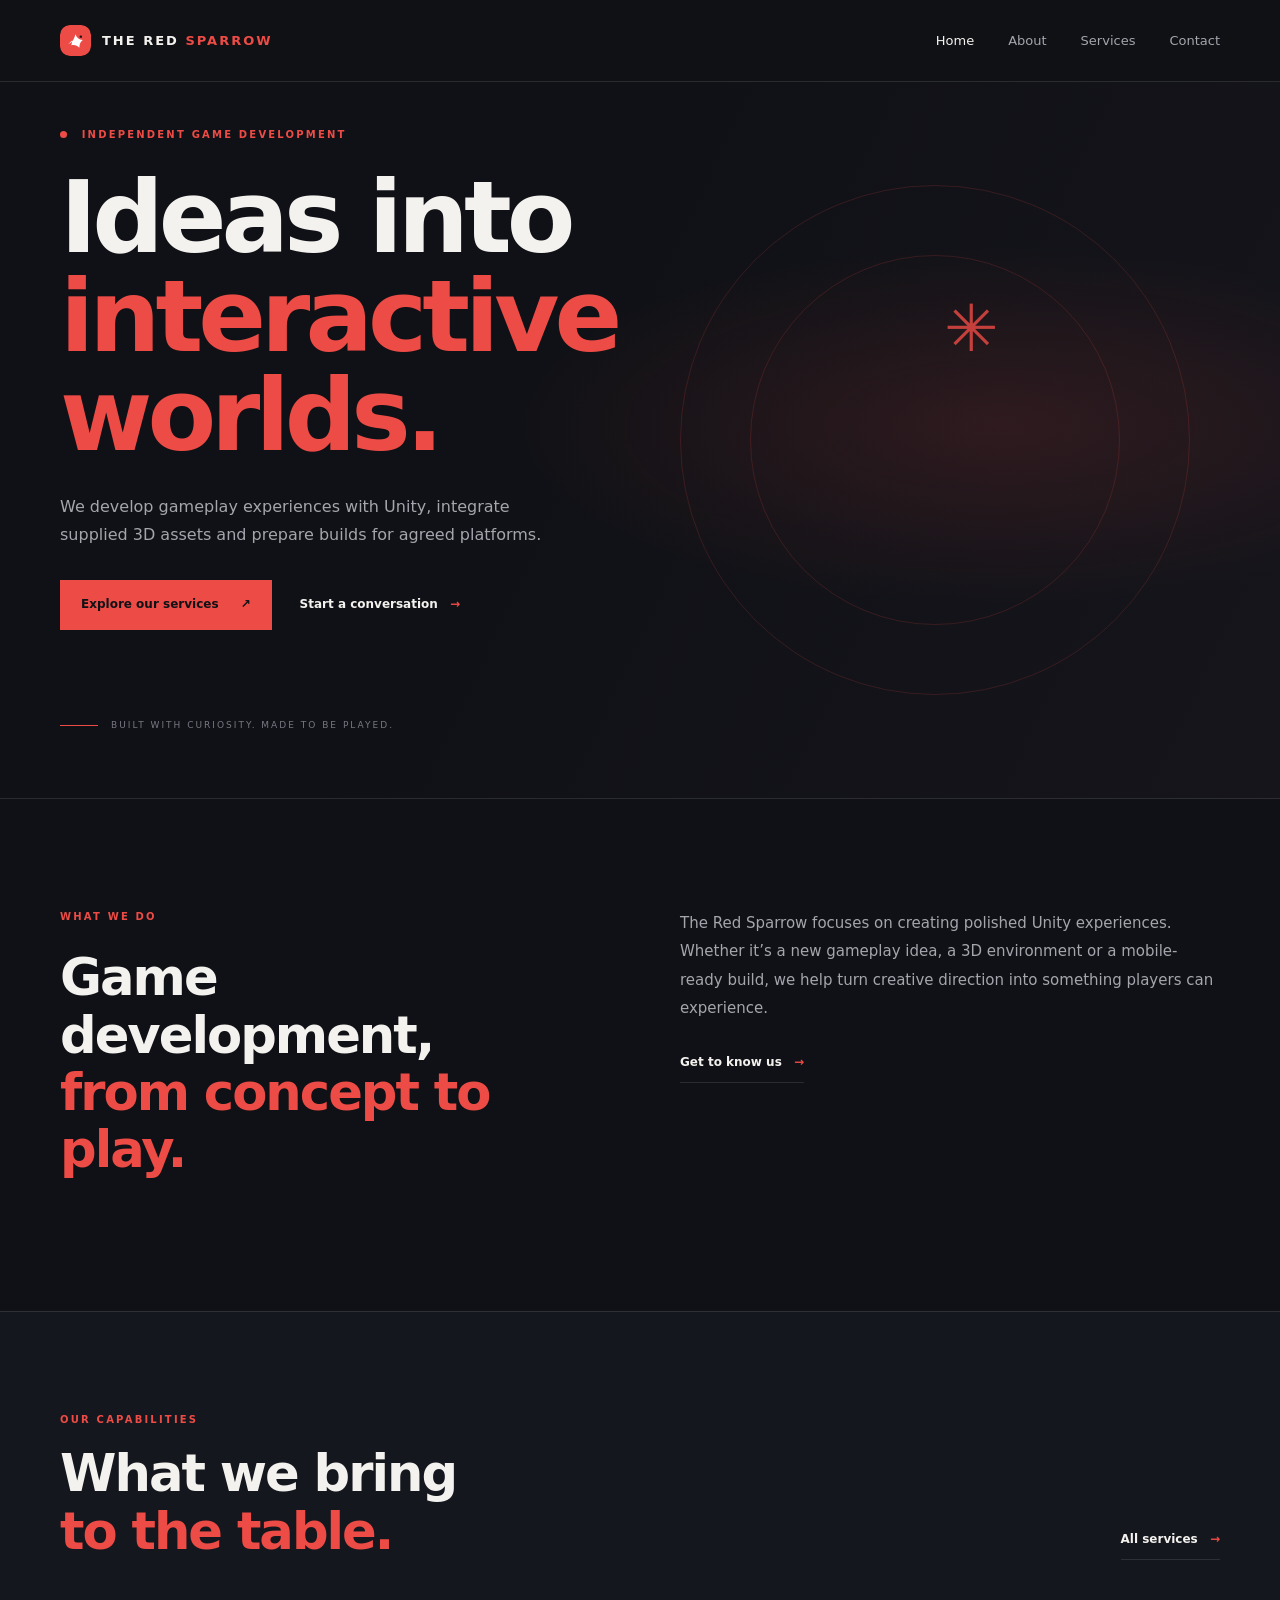
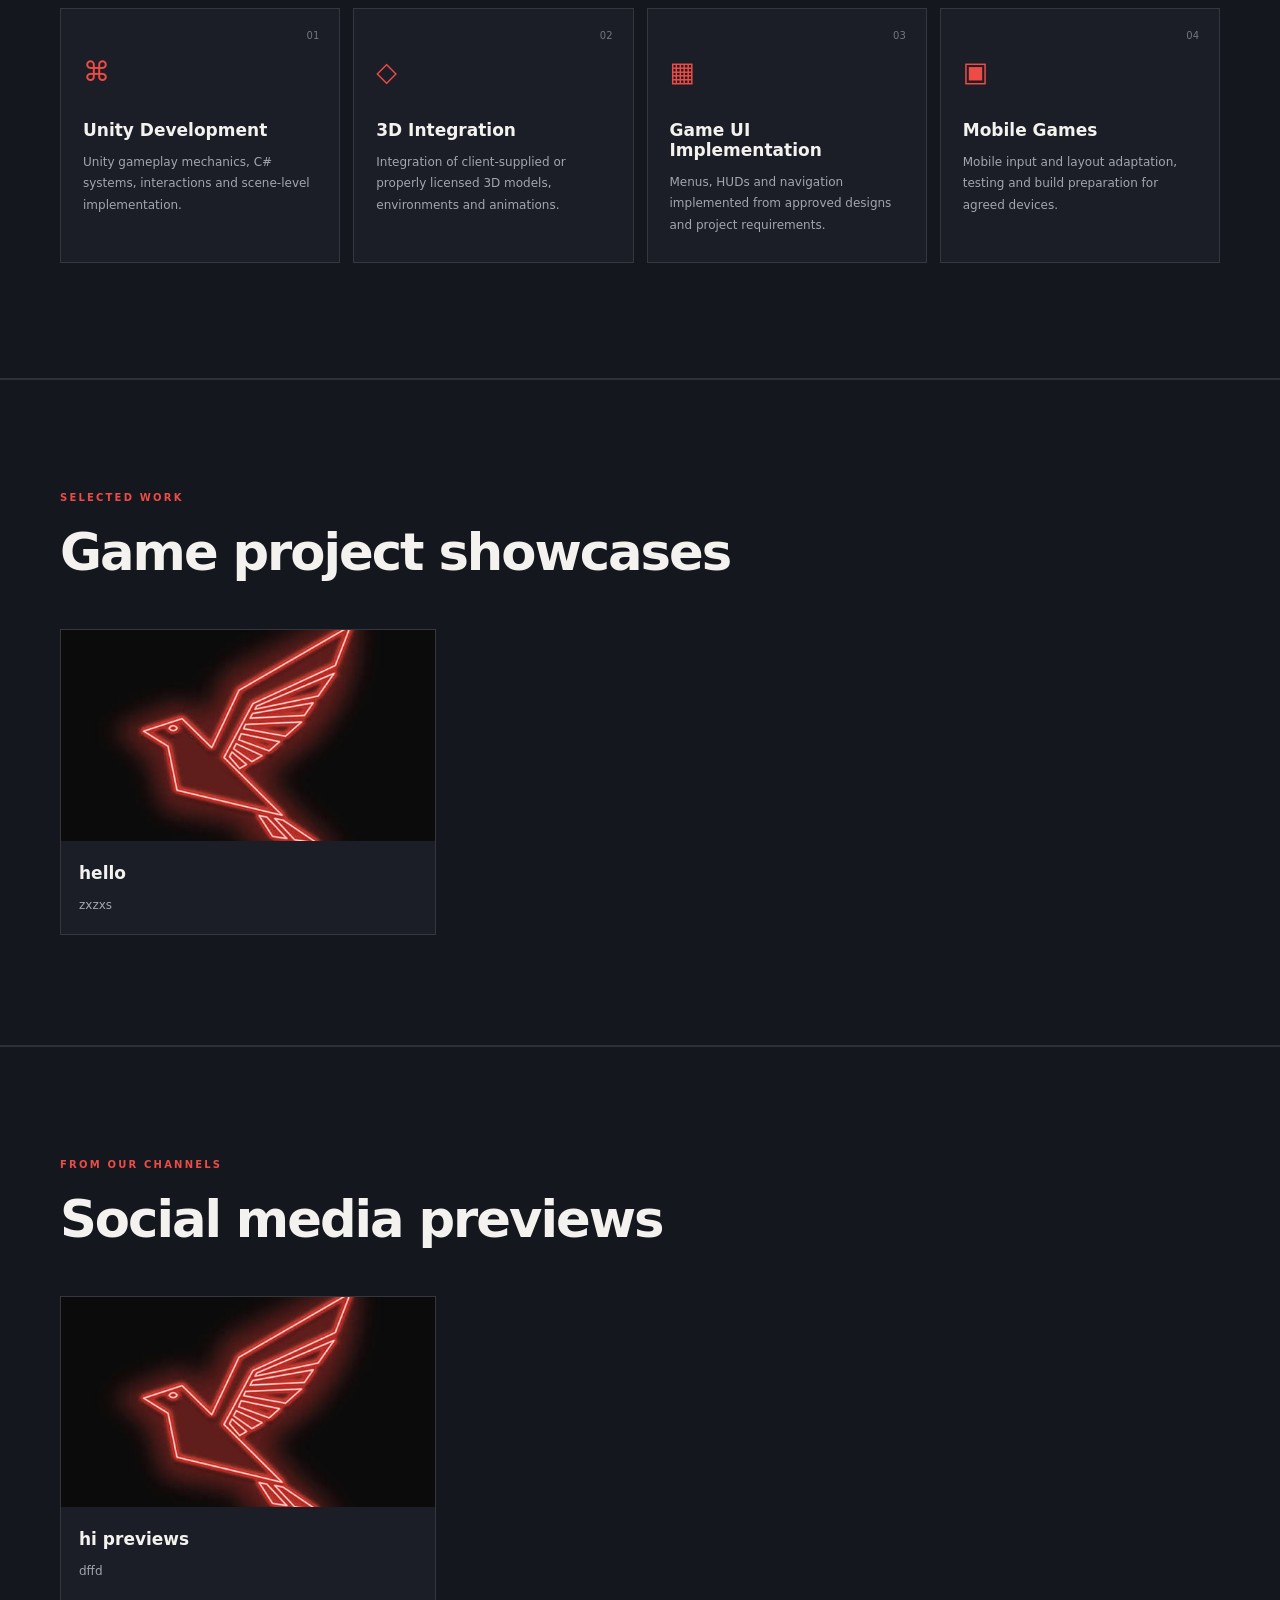
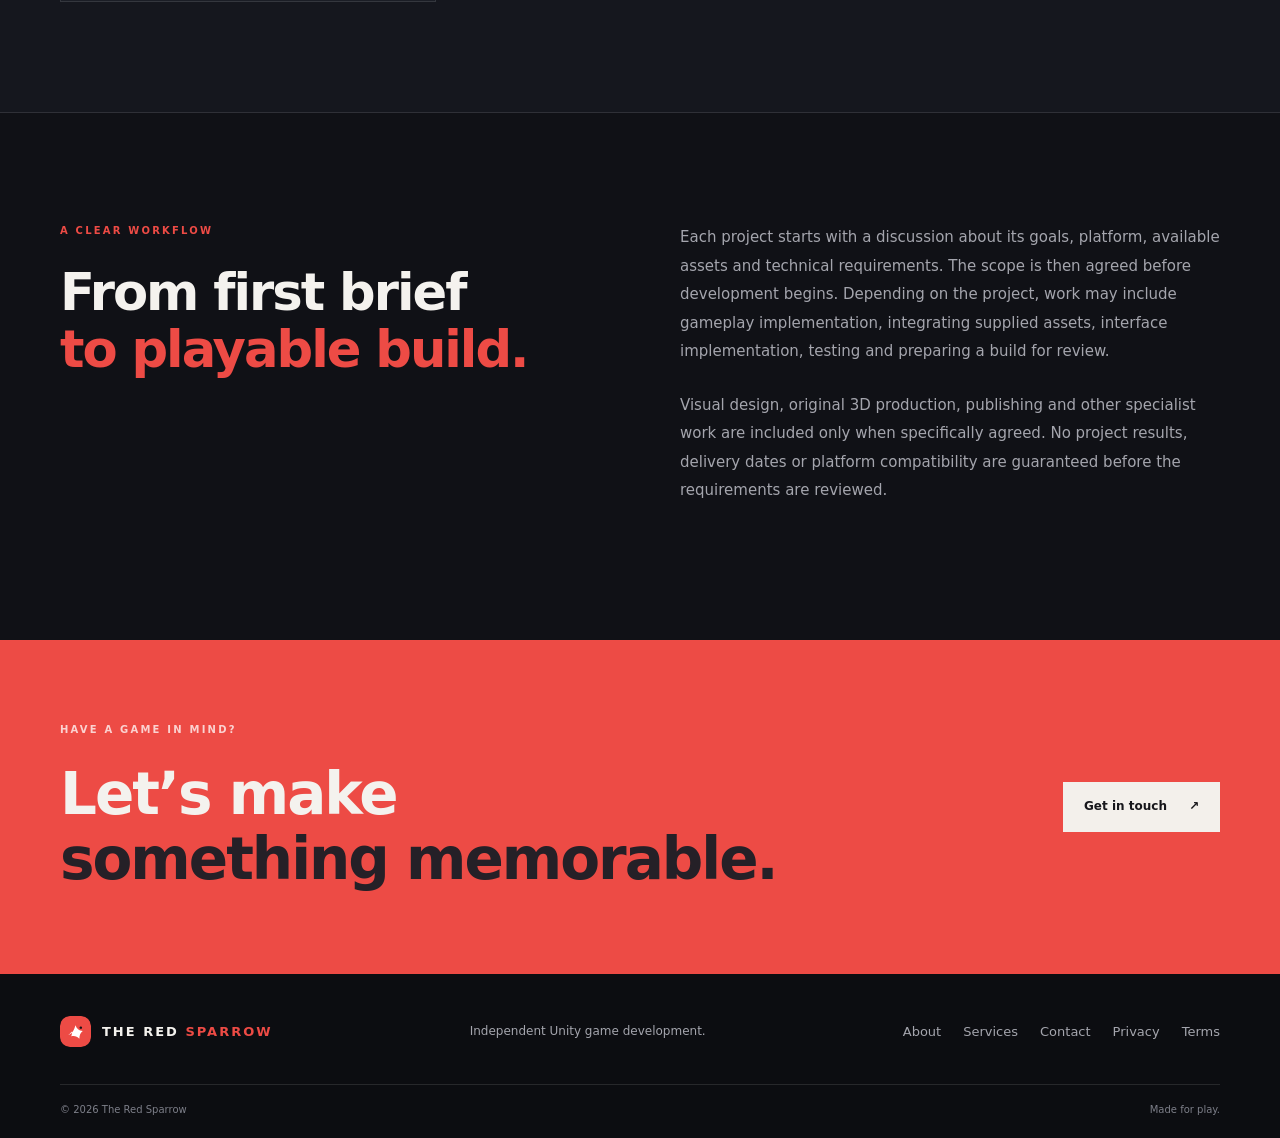
==== index.html @ 635ae306 "Publish brands collection from admin" ====
<!doctype html>
<html lang="en">
<head>
  <link rel="describedby" href="https://theredsparrow.online/llms.txt" type="text/markdown">
  <meta charset="utf-8">
  <meta name="viewport" content="width=device-width, initial-scale=1">
  <meta name="theme-color" content="#101116">
  <meta name="description" content="The Red Sparrow develops Unity gameplay systems, integrates supplied 3D assets and prepares mobile-focused game builds."><link rel="canonical" href="https://theredsparrow.online/">
  <meta property="og:type" content="website">
  <meta property="og:title" content="The Red Sparrow — Unity Game Development">
  <meta property="og:description" content="Unity gameplay development, 3D asset integration, game UI implementation and mobile build preparation.">
  <meta property="og:url" content="https://theredsparrow.online/"><meta property="og:image" content="https://theredsparrow.online/og-image.png"><meta property="og:image:type" content="image/png"><meta property="og:image:width" content="1200"><meta property="og:image:height" content="630"><meta property="og:image:alt" content="The Red Sparrow — independent Unity game development">
  <meta property="og:site_name" content="The Red Sparrow">
  <meta name="twitter:card" content="summary_large_image">
  <meta name="twitter:title" content="The Red Sparrow — Unity Game Development">
  <meta name="twitter:description" content="Unity game development, 3D integration, game UI implementation and mobile game experiences.">
  <meta name="twitter:image" content="https://theredsparrow.online/og-image.png">
  <title>The Red Sparrow — Unity Game Development</title>
  <script type="application/ld+json">
  {
    "@context": "https://schema.org",
    "@type": "Organization",
    "@id": "https://theredsparrow.online/#organization",
    "name": "The Red Sparrow",
    "url": "https://theredsparrow.online/",
    "logo": {"@type":"ImageObject","url":"https://theredsparrow.online/logo.svg","width":512,"height":512},
    "description": "Independent game development brand focused on Unity game development, 3D integration, game UI/UX and mobile games.",
    "email": "admin@theredsparrow.online",
    "contactPoint": {"@type": "ContactPoint", "contactType": "general enquiries", "email": "admin@theredsparrow.online"}
  }
  </script>
  <link rel="icon" href="favicon.svg" type="image/svg+xml">
  <link rel="stylesheet" href="styles.css?v=20261117-1">

</head>
<body>
  <a class="skip-link" href="#main">Skip to content</a>
  <header class="site-header"><div class="container nav-wrap">
    <a class="brand" href="/" aria-label="The Red Sparrow home"><img class="brand-logo" src="favicon.svg" alt="" width="31" height="31"><span>THE RED <b>SPARROW</b></span></a>
    <nav aria-label="Main navigation"><a class="active" aria-current="page" href="/">Home</a><a href="about.html">About</a><a href="services.html">Services</a><a href="contact.html">Contact</a></nav>
  </div></header>
  <main id="main">
    <section class="hero"><div class="container hero-inner">
      <p class="eyebrow"><span aria-hidden="true"></span> INDEPENDENT GAME DEVELOPMENT</p>
      <h1>Ideas into<br><em>interactive worlds.</em></h1>
      <p class="hero-copy">We develop gameplay experiences with Unity, integrate supplied 3D assets and prepare builds for agreed platforms.</p>
      <div class="hero-actions"><a class="button button-primary" href="services.html">Explore our services <span aria-hidden="true">↗</span></a><a class="text-link" href="contact.html">Start a conversation <span aria-hidden="true">→</span></a></div>
      <div class="hero-note"><span class="note-line"></span><span>BUILT WITH CURIOSITY. MADE TO BE PLAYED.</span></div>
    </div><div class="hero-orbit orbit-one" aria-hidden="true"></div><div class="hero-orbit orbit-two" aria-hidden="true"></div><div class="hero-spark" aria-hidden="true">✳</div></section>
    <section class="section"><div class="container intro-grid">
      <div><p class="eyebrow">WHAT WE DO</p><h2>Game development,<br><em>from concept to play.</em></h2></div>
      <div><p class="section-copy">The Red Sparrow focuses on creating polished Unity experiences. Whether it’s a new gameplay idea, a 3D environment or a mobile-ready build, we help turn creative direction into something players can experience.</p><a class="under-link" href="about.html">Get to know us <span>→</span></a></div>
    </div></section>
    <section class="services-strip"><div class="container"><div class="section-heading"><div><p class="eyebrow">OUR CAPABILITIES</p><h2>What we bring<br><em>to the table.</em></h2></div><a class="under-link" href="services.html">All services <span>→</span></a></div>
      <div class="service-grid">
        <article class="service-card"><span class="card-number">01</span><div class="service-icon" aria-hidden="true">⌘</div><h3>Unity Development</h3><p>Unity gameplay mechanics, C# systems, interactions and scene-level implementation.</p></article>
        <article class="service-card"><span class="card-number">02</span><div class="service-icon" aria-hidden="true">◇</div><h3>3D Integration</h3><p>Integration of client-supplied or properly licensed 3D models, environments and animations.</p></article>
        <article class="service-card"><span class="card-number">03</span><div class="service-icon" aria-hidden="true">▦</div><h3>Game UI Implementation</h3><p>Menus, HUDs and navigation implemented from approved designs and project requirements.</p></article>
        <article class="service-card"><span class="card-number">04</span><div class="service-icon" aria-hidden="true">▣</div><h3>Mobile Games</h3><p>Mobile input and layout adaptation, testing and build preparation for agreed devices.</p></article>
      </div>
    </div></section>
    <!-- ADMIN:projects:START -->
<section class="section showcase-section"><div class="container"><div class="section-heading"><div><p class="eyebrow">SELECTED WORK</p><h2>Game project showcases</h2></div></div><div class="showcase-grid"><article class="showcase-card"><img src="/assets/uploads/1794986557756-images.jpg" alt="hello" loading="lazy"><div class="showcase-card-copy"><h3>hello</h3><p>zxzxs</p></div></article></div></div></section>
<!-- ADMIN:projects:END -->
    <!-- ADMIN:social:START -->
<section class="section showcase-section"><div class="container"><div class="section-heading"><div><p class="eyebrow">FROM OUR CHANNELS</p><h2>Social media previews</h2></div></div><div class="showcase-grid"><article class="showcase-card"><img src="/assets/uploads/1794986557756-images.jpg" alt="hi previews" loading="lazy"><div class="showcase-card-copy"><h3>hi previews</h3><p>dffd</p></div></article></div></div></section>
<!-- ADMIN:social:END -->
    <!-- ADMIN:brands:START -->
<!-- ADMIN:brands:END -->
    <section class="section"><div class="container intro-grid"><div><p class="eyebrow">A CLEAR WORKFLOW</p><h2>From first brief<br><em>to playable build.</em></h2></div><div><p class="section-copy">Each project starts with a discussion about its goals, platform, available assets and technical requirements. The scope is then agreed before development begins. Depending on the project, work may include gameplay implementation, integrating supplied assets, interface implementation, testing and preparing a build for review.</p><p class="section-copy">Visual design, original 3D production, publishing and other specialist work are included only when specifically agreed. No project results, delivery dates or platform compatibility are guaranteed before the requirements are reviewed.</p></div></div></section><section class="closing-cta"><div class="container cta-inner"><div><p class="eyebrow">HAVE A GAME IN MIND?</p><h2>Let’s make<br><em>something memorable.</em></h2></div><a class="button button-light" href="contact.html">Get in touch <span aria-hidden="true">↗</span></a></div></section>
  </main>
  <footer class="site-footer"><div class="container footer-top"><a class="brand" href="/"><img class="brand-logo" src="favicon.svg" alt="" width="31" height="31"><span>THE RED <b>SPARROW</b></span></a><p>Independent Unity game development.</p><div class="footer-links"><a href="about.html">About</a><a href="services.html">Services</a><a href="contact.html">Contact</a><a href="privacy.html">Privacy</a><a href="terms.html">Terms</a></div></div><div class="container footer-bottom"><span>© <span id="year">2026</span> The Red Sparrow</span><span>Made for play.</span></div></footer>
  <script>document.getElementById('year').textContent = new Date().getFullYear();</script>
</body></html>
---- styles.css ----
:root{color-scheme:dark;--bg:#101116;--panel:#171920;--panel2:#1d2028;--text:#f4f2ee;--muted:#a4a5ad;--red:#ed4b45;--line:rgba(255,255,255,.11);--max:1160px}
*{box-sizing:border-box}html{scroll-behavior:smooth}body{margin:0;background:var(--bg);color:var(--text);font-family:system-ui,-apple-system,BlinkMacSystemFont,"Segoe UI",sans-serif;line-height:1.65;-webkit-font-smoothing:antialiased}a{color:inherit;text-decoration:none}a:focus-visible,button:focus-visible,input:focus-visible,select:focus-visible,textarea:focus-visible,[tabindex]:focus-visible{outline:2px solid var(--red);outline-offset:5px}.container{width:min(var(--max),calc(100% - 48px));margin-inline:auto}.skip-link{position:absolute;left:-9999px;top:12px;background:#fff;color:#111;padding:10px 14px;z-index:10}.skip-link:focus,.skip-link:focus-visible{left:12px}.site-header{height:82px;border-bottom:1px solid var(--line);position:relative;z-index:2;background:rgba(16,17,22,.94)}.nav-wrap{height:100%;display:flex;align-items:center;justify-content:space-between;gap:24px}.brand{display:inline-flex;align-items:center;gap:11px;font-family:system-ui,-apple-system,BlinkMacSystemFont,"Segoe UI",sans-serif;font-size:13px;font-weight:600;letter-spacing:2px;white-space:nowrap}.brand b{color:var(--red);font-weight:800}.brand-logo{display:block;width:31px;height:31px;flex:0 0 31px;border-radius:10px;object-fit:cover}.site-header nav{display:flex;gap:34px}.site-header nav a,.footer-links a{font-size:13px;color:var(--muted);transition:color .2s}.site-header nav a:hover,.site-header nav a.active,.site-header nav a[aria-current="page"],.footer-links a:hover{color:var(--text)}.hero{min-height:650px;display:flex;align-items:center;position:relative;overflow:hidden;border-bottom:1px solid var(--line);background:radial-gradient(ellipse at 78% 48%,rgba(237,75,69,.13),transparent 34%),linear-gradient(115deg,#101116 40%,#15151b)}.hero-inner{position:relative;z-index:1;padding-top:45px;padding-bottom:65px}.eyebrow{font-size:10px;letter-spacing:2.2px;font-weight:700;color:var(--red);margin:0 0 24px}.eyebrow span{display:inline-block;width:7px;height:7px;border-radius:50%;background:var(--red);margin-right:9px}.hero h1,.page-hero h1{font:800 clamp(52px,8vw,100px)/.99 system-ui,-apple-system,BlinkMacSystemFont,"Segoe UI",sans-serif;letter-spacing:-5px;margin:0;max-width:850px}.hero h1 em,.page-hero h1 em,h2 em{font-style:normal;color:var(--red)}.hero-copy{max-width:520px;color:var(--muted);font-size:16px;line-height:1.8;margin:28px 0 30px}.hero-actions{display:flex;align-items:center;gap:28px;flex-wrap:wrap}.button{min-height:50px;display:inline-flex;align-items:center;justify-content:center;gap:22px;padding:0 21px;font-size:12px;font-weight:700;transition:transform .2s,background .2s}.button:hover{transform:translateY(-2px)}.button-primary{background:var(--red);color:#101116}.button-primary:hover{background:#ff5b54}.button-light{background:#f3f0eb;color:#17171b}.button-light:hover{background:#fff}.text-link,.under-link{font-size:12px;font-weight:700}.text-link span,.under-link span{color:var(--red);margin-left:8px}.hero-note{display:flex;align-items:center;gap:13px;margin-top:88px;color:#777983;font-size:9px;letter-spacing:2px}.note-line{width:38px;height:1px;background:var(--red)}.hero-orbit{position:absolute;border:1px solid rgba(237,75,69,.17);border-radius:50%;pointer-events:none}.orbit-one{width:510px;height:510px;right:7%;top:50%;transform:translateY(-50%)}.orbit-two{width:370px;height:370px;right:calc(7% + 70px);top:50%;transform:translateY(-50%)}.hero-spark{position:absolute;right:22%;top:27%;font-size:65px;color:var(--red);opacity:.8}.section{padding:110px 0}.intro-grid,.contact-grid{display:grid;grid-template-columns:1fr 1fr;gap:80px;align-items:start}h2{font:800 clamp(34px,4vw,53px)/1.12 system-ui,-apple-system,BlinkMacSystemFont,"Segoe UI",sans-serif;letter-spacing:-2px;margin:0 0 22px}.section-copy{color:var(--muted);font-size:15px;line-height:1.9;margin:0 0 25px}.under-link{display:inline-block;border-bottom:1px solid var(--line);padding-bottom:9px}.services-strip{padding:100px 0 115px;background:#15171e;border-top:1px solid var(--line);border-bottom:1px solid var(--line)}.section-heading{display:flex;align-items:end;justify-content:space-between;margin-bottom:48px;gap:30px}.section-heading .eyebrow{margin-bottom:17px}.section-heading h2{margin:0}.service-grid{display:grid;grid-template-columns:repeat(4,1fr);gap:13px}.service-card{position:relative;min-height:250px;padding:26px 22px;background:#1b1e26;border:1px solid var(--line);transition:transform .2s,border-color .2s}.service-card:hover{transform:translateY(-4px);border-color:rgba(237,75,69,.5)}.card-number{position:absolute;right:20px;top:19px;color:#737681;font-size:10px}.service-icon{font-size:27px;color:var(--red);margin:15px 0 25px}.service-card h3{font:700 17px system-ui,-apple-system,BlinkMacSystemFont,"Segoe UI",sans-serif;margin:0 0 12px}.service-card p{font-size:12px;line-height:1.8;color:var(--muted);margin:0}.closing-cta{padding:82px 0;background:var(--red)}.cta-inner{display:flex;justify-content:space-between;align-items:center;gap:35px}.closing-cta .eyebrow{color:rgba(255,255,255,.75)}.closing-cta h2{font-size:clamp(36px,5vw,58px);margin:0}.closing-cta h2 em{color:#252027}.site-footer{padding:36px 0 20px;background:#0c0d11}.footer-top{display:flex;align-items:center;justify-content:space-between;gap:25px;padding-bottom:30px}.footer-top>p{font-size:12px;color:var(--muted)}.footer-links{display:flex;gap:22px}.footer-bottom{border-top:1px solid var(--line);padding-top:17px;display:flex;justify-content:space-between;color:#7d7f89;font-size:10px}.page-hero{padding:105px 0 95px;border-bottom:1px solid var(--line);background:radial-gradient(ellipse at 80% 45%,rgba(237,75,69,.1),transparent 36%)}.page-hero h1{font-size:clamp(50px,7vw,82px)}.page-hero .hero-copy{margin-bottom:0}.content-narrow{max-width:780px}.content-narrow .eyebrow{margin-bottom:18px}.content-narrow .section-copy{margin-top:25px}.content-narrow .button{margin-top:18px}.service-list{max-width:900px}.service-row{display:grid;grid-template-columns:55px 1fr 30px;gap:25px;padding:34px 0;border-bottom:1px solid var(--line);align-items:start}.service-row:first-child{border-top:1px solid var(--line)}.row-num{font-size:11px;color:var(--red);padding-top:7px}.service-row h2{font-size:25px;letter-spacing:-.8px;margin:0 0 10px}.service-row p{color:var(--muted);font-size:14px;max-width:650px;margin:0}.row-symbol{color:var(--red);font-size:20px}.contact-grid{gap:60px}.contact-methods{display:grid;gap:13px}.contact-card{position:relative;padding:25px 55px 25px 25px;border:1px solid var(--line);background:var(--panel);display:grid;gap:9px;transition:border-color .2s}.contact-card:hover{border-color:var(--red)}.contact-card span{font-size:9px;letter-spacing:1.8px;color:var(--red);font-weight:700}.contact-card strong{font-size:clamp(14px,2vw,18px);font-weight:600;overflow-wrap:anywhere}.contact-card b{position:absolute;right:24px;top:36px;color:var(--red)}.policy-copy h2{font-size:22px;letter-spacing:-.5px;margin:34px 0 10px}.policy-copy p{font-size:14px;color:var(--muted);line-height:1.9}.policy-copy a{color:var(--text);text-decoration:underline;text-decoration-color:var(--red);text-underline-offset:4px}.policy-copy .small-note{border-left:2px solid var(--red);padding-left:16px;margin-top:40px;font-size:12px}.error-page{min-height:100vh;display:flex;align-items:center;background:radial-gradient(ellipse at 75% 40%,rgba(237,75,69,.13),transparent 35%)}.error-page .brand{position:absolute;top:35px}.error-page .eyebrow{margin-top:80px}.error-page h1{font:800 clamp(55px,9vw,100px)/1 system-ui,-apple-system,BlinkMacSystemFont,"Segoe UI",sans-serif;letter-spacing:-5px}.error-page h1 em{font-style:normal;color:var(--red)}@media(max-width:800px){.container{width:min(var(--max),calc(100% - 36px))}.site-header{height:auto;min-height:76px}.nav-wrap{padding:17px 0;align-items:flex-start;flex-direction:column;gap:14px}.site-header nav{width:100%;gap:0;justify-content:space-between}.site-header nav a{font-size:12px}.hero{min-height:610px}.hero h1,.page-hero h1{letter-spacing:-3px}.orbit-one{right:-230px}.orbit-two{right:-160px}.hero-spark{right:12%;top:20%}.intro-grid,.contact-grid{grid-template-columns:1fr;gap:30px}.section{padding:75px 0}.services-strip{padding:75px 0}.service-grid{grid-template-columns:repeat(2,1fr)}.footer-top{flex-wrap:wrap}.footer-top>p{order:3;width:100%;margin:0}.footer-links{gap:15px}.page-hero{padding:75px 0}.section-heading{align-items:start;flex-direction:column}.cta-inner{align-items:flex-start;flex-direction:column}.closing-cta{padding:65px 0}}@media(max-width:480px){.hero h1{font-size:54px}.hero-copy{font-size:14px}.hero-note{margin-top:65px}.service-grid{grid-template-columns:1fr}.service-card{min-height:205px}.footer-top{align-items:flex-start;flex-direction:column}.footer-links{flex-wrap:wrap}.footer-bottom{gap:10px;flex-wrap:wrap}.service-row{grid-template-columns:30px 1fr 20px;gap:13px}.service-row h2{font-size:21px}.contact-card{padding:22px 42px 22px 18px}.contact-card b{right:16px}.page-hero h1{font-size:52px}}
@media(prefers-reduced-motion:reduce){html{scroll-behavior:auto}*,*::before,*::after{transition:none!important;animation:none!important}}
.admin-page-image{margin:30px 0 0;max-width:760px}.admin-page-image img{display:block;width:100%;height:auto;max-height:560px;object-fit:cover;border:1px solid var(--line)}.preview-image{display:block;width:100%;height:auto;max-height:180px;object-fit:cover;margin:18px 0;border:1px solid var(--line)}.selected-image-preview{display:flex;align-items:center;gap:12px;margin:10px 0}.selected-image-preview img{width:120px;height:80px;object-fit:cover;border:1px solid var(--line)}.field-optional{font-size:10px;color:var(--muted)}

.showcase-section{border-top:1px solid var(--line);border-bottom:1px solid var(--line);background:#15171e}.showcase-grid{display:grid;grid-template-columns:repeat(3,minmax(0,1fr));gap:16px}.showcase-card{min-width:0;border:1px solid var(--line);background:#1b1e26}.showcase-card>a{display:block;color:inherit}.showcase-card img{display:block;width:100%;aspect-ratio:16/9;object-fit:cover;background:#101116}.showcase-card-copy{padding:18px}.showcase-card h3{font-size:17px;margin:0 0 8px}.showcase-card p{font-size:12px;line-height:1.8;color:var(--muted);margin:0}.showcase-card a:hover h3{color:var(--red)}@media(max-width:800px){.showcase-grid{grid-template-columns:repeat(2,minmax(0,1fr))}}@media(max-width:480px){.showcase-grid{grid-template-columns:1fr}}
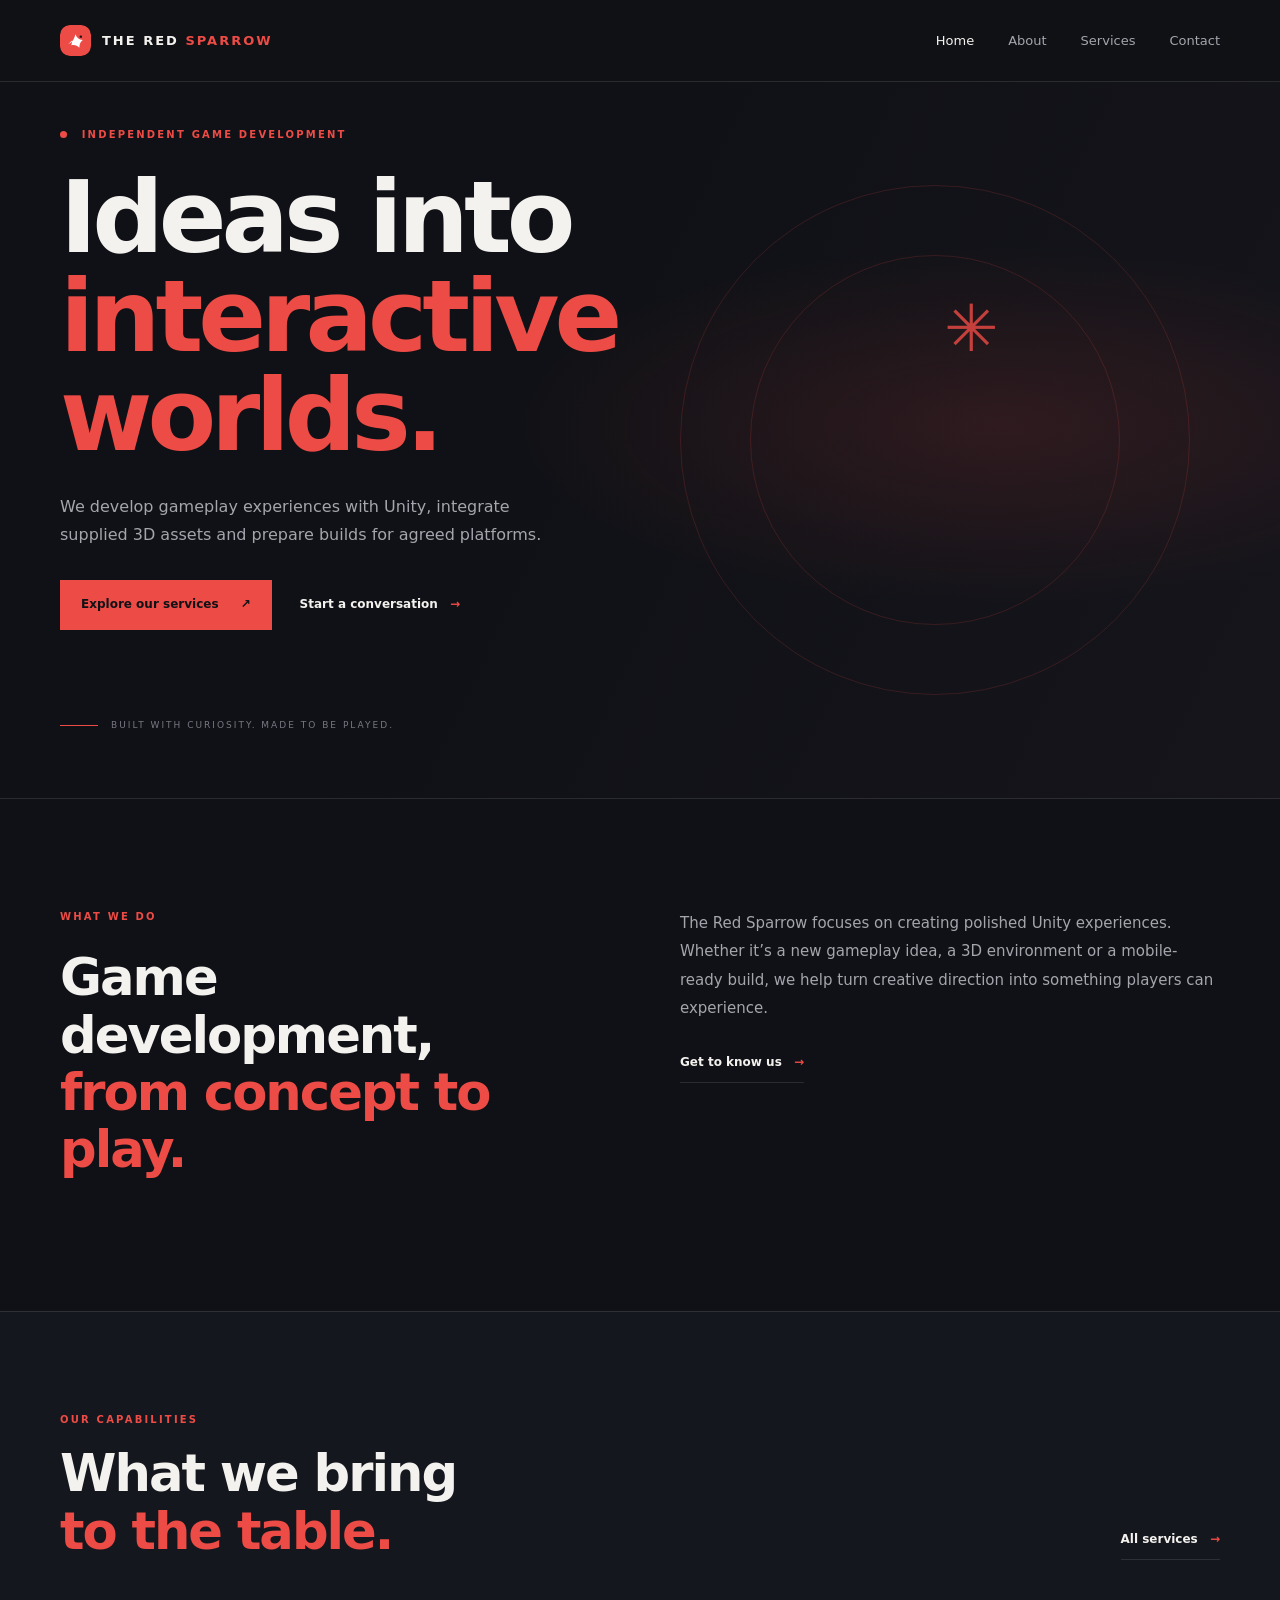
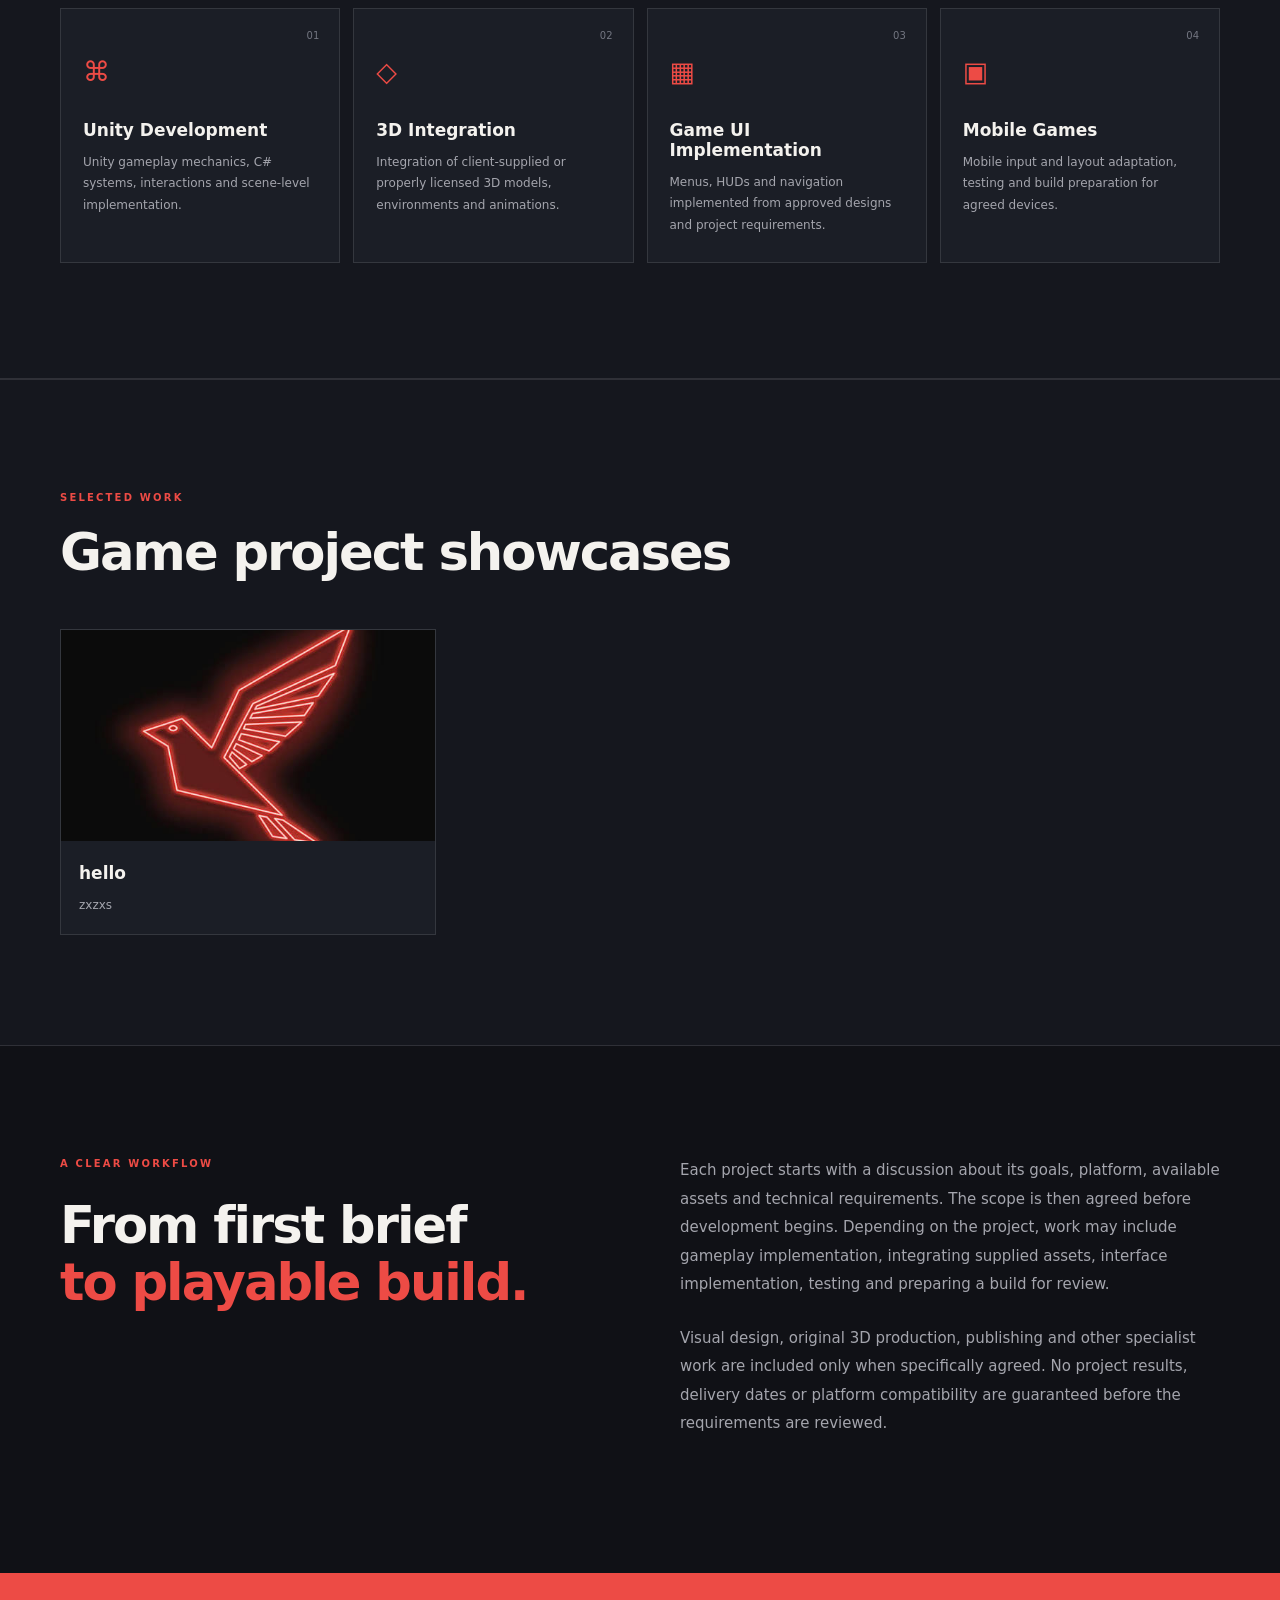
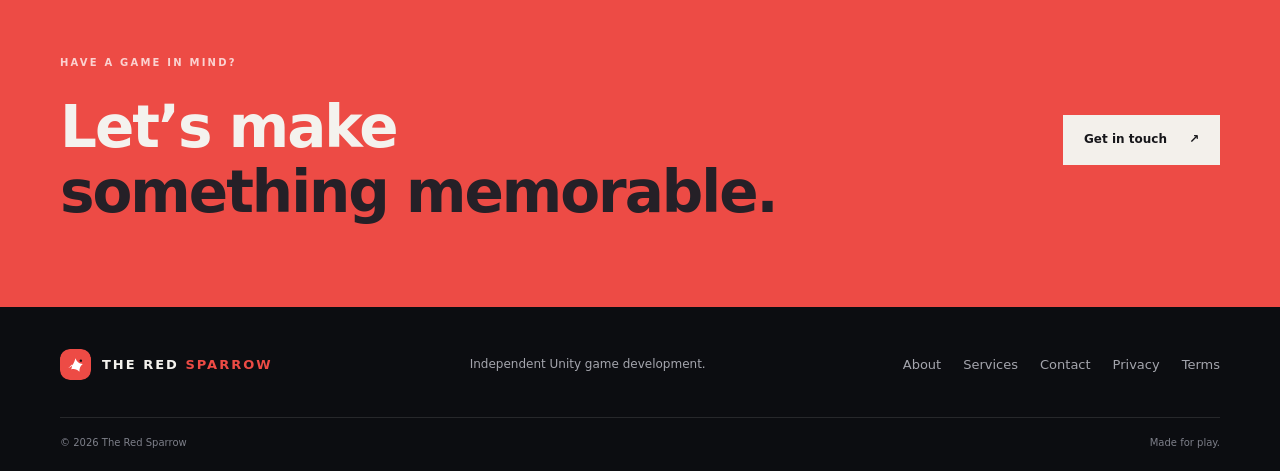
==== commit 255236a8: "Publish social collection from admin" ====
--- a/index.html
+++ b/index.html
@@ -63,7 +63,6 @@
 <section class="section showcase-section"><div class="container"><div class="section-heading"><div><p class="eyebrow">SELECTED WORK</p><h2>Game project showcases</h2></div></div><div class="showcase-grid"><article class="showcase-card"><img src="/assets/uploads/1794986557756-images.jpg" alt="hello" loading="lazy"><div class="showcase-card-copy"><h3>hello</h3><p>zxzxs</p></div></article></div></div></section>
 <!-- ADMIN:projects:END -->
     <!-- ADMIN:social:START -->
-<section class="section showcase-section"><div class="container"><div class="section-heading"><div><p class="eyebrow">FROM OUR CHANNELS</p><h2>Social media previews</h2></div></div><div class="showcase-grid"><article class="showcase-card"><img src="/assets/uploads/1794986557756-images.jpg" alt="hi previews" loading="lazy"><div class="showcase-card-copy"><h3>hi previews</h3><p>dffd</p></div></article></div></div></section>
 <!-- ADMIN:social:END -->
     <!-- ADMIN:brands:START -->
 <!-- ADMIN:brands:END -->
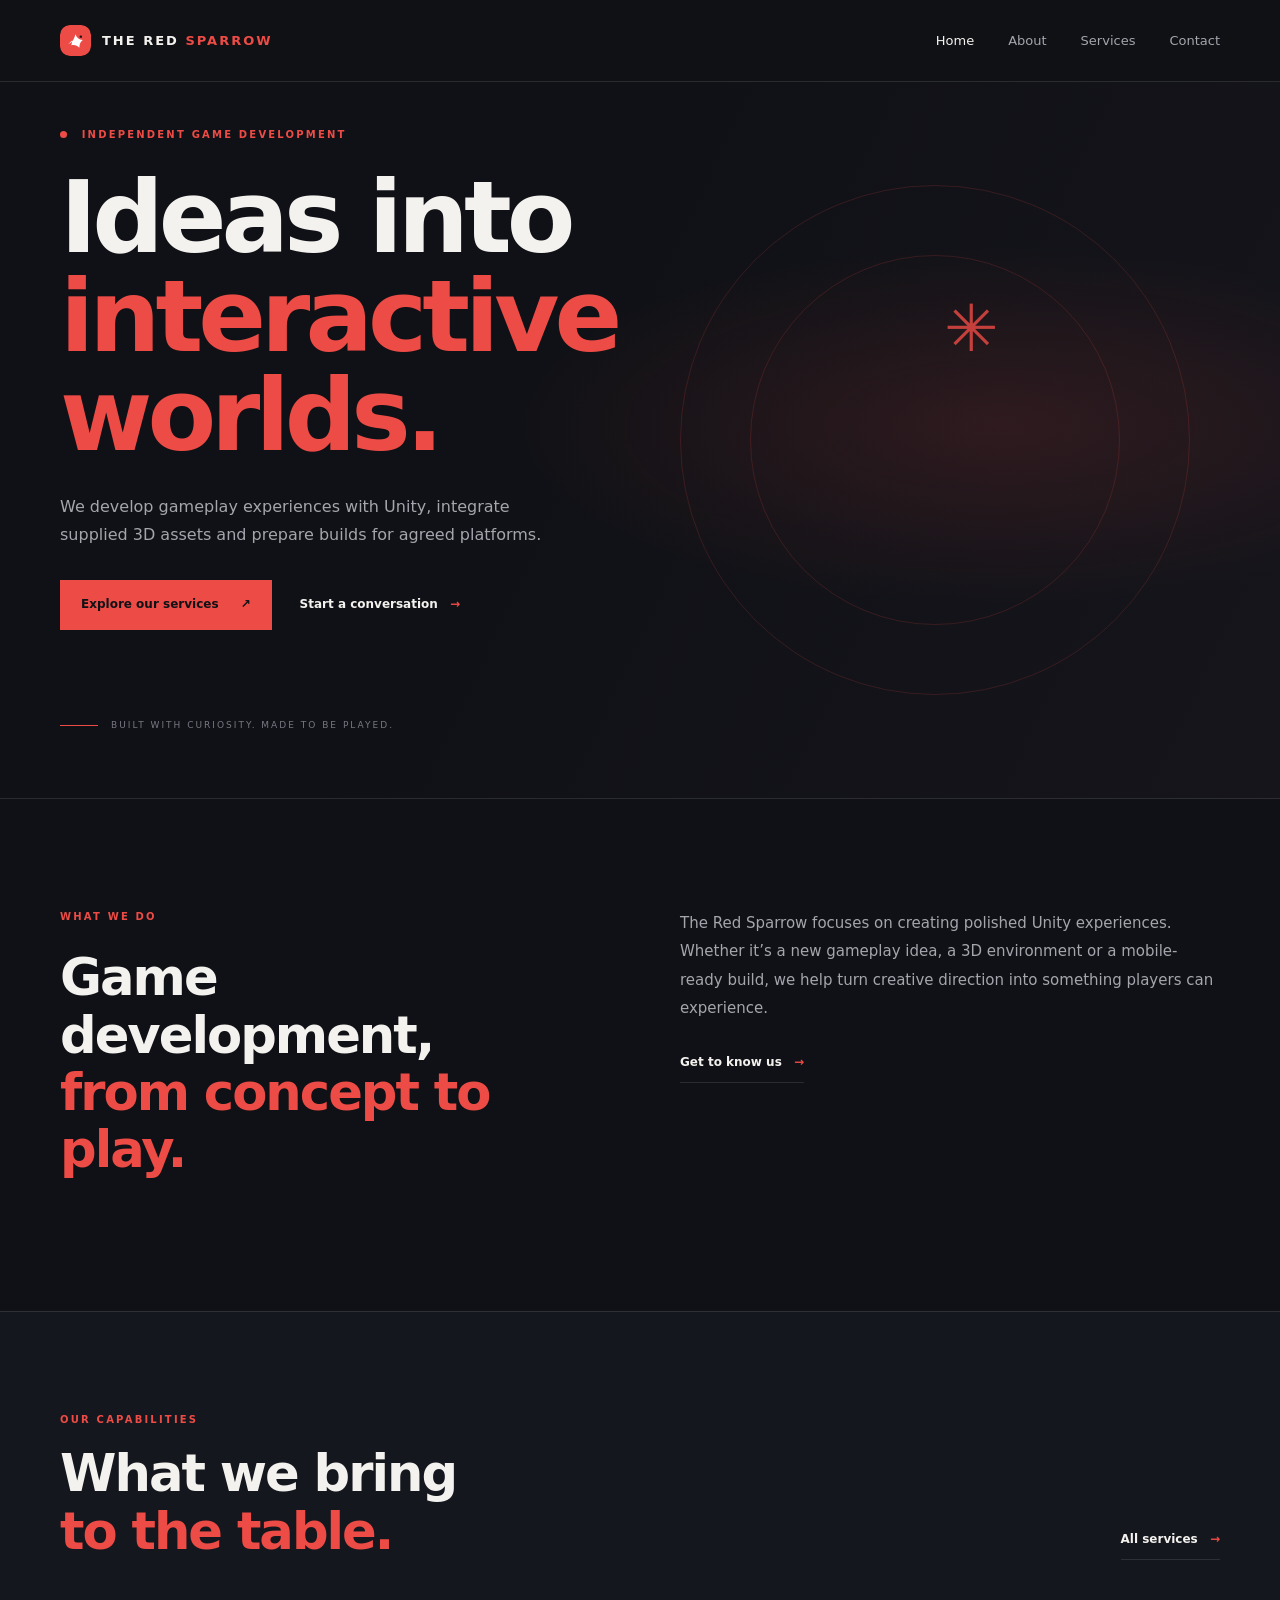
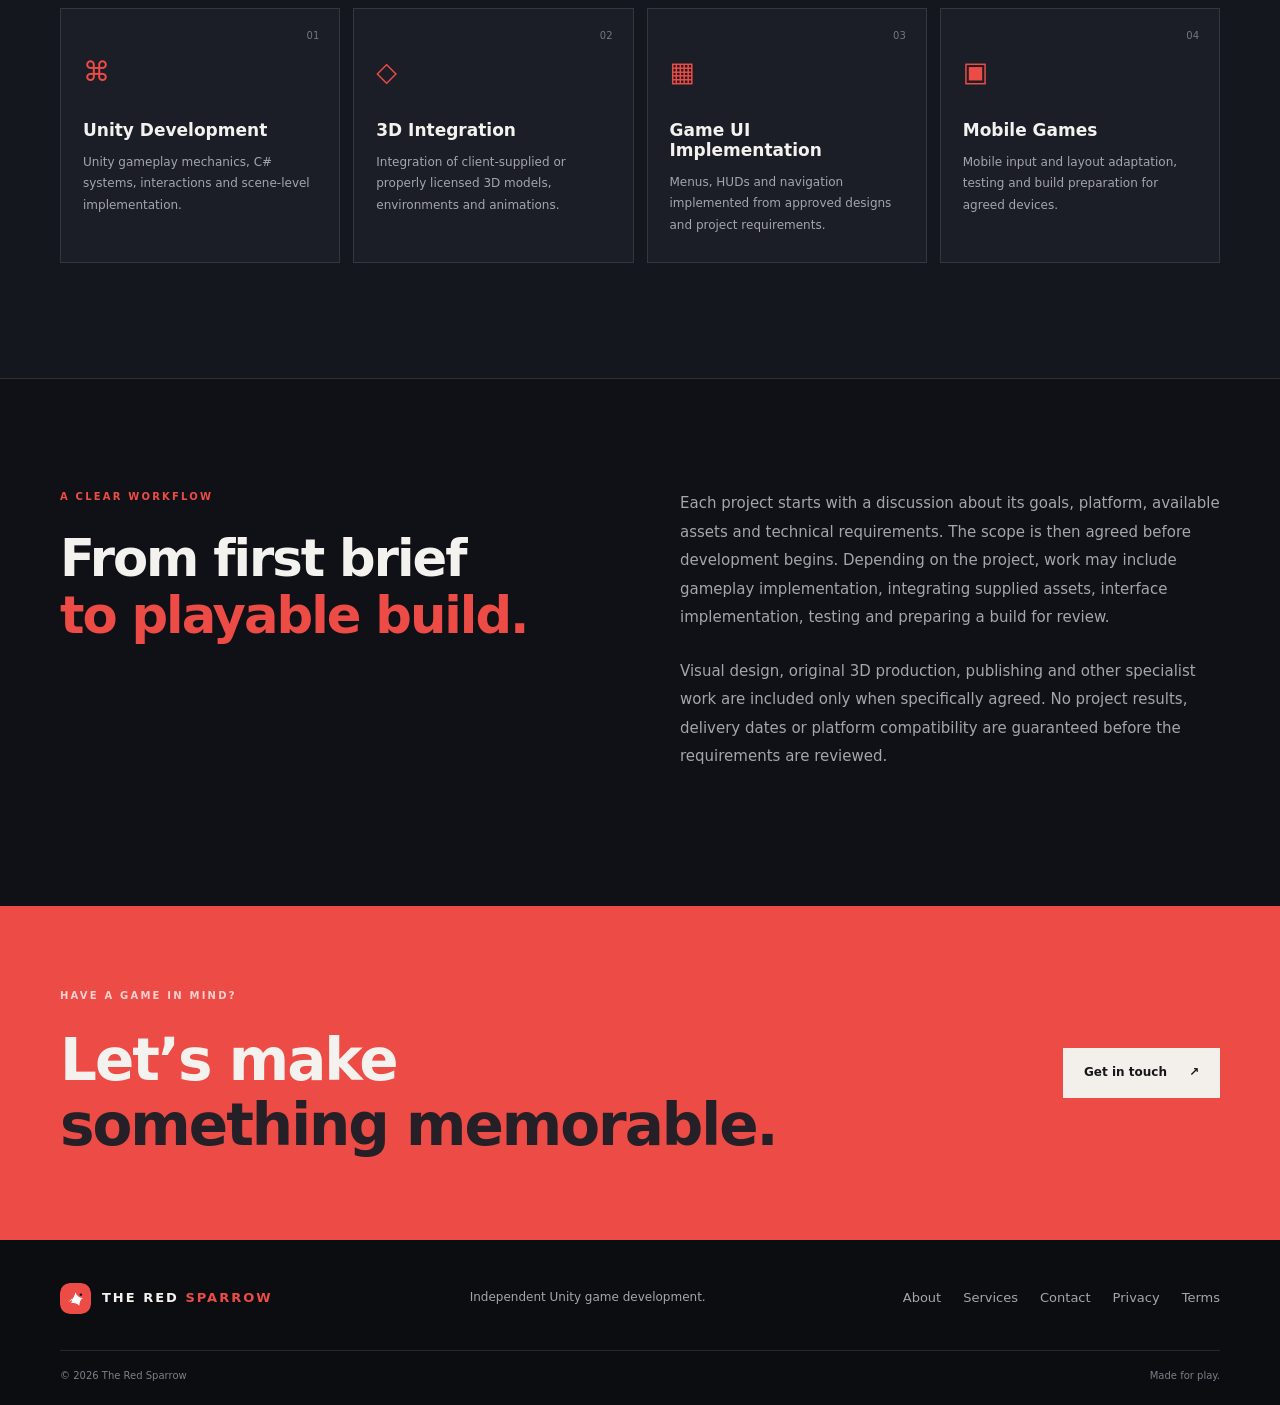
==== commit ed2d2124: "Publish projects collection from admin" ====
--- a/index.html
+++ b/index.html
@@ -60,7 +60,6 @@
       </div>
     </div></section>
     <!-- ADMIN:projects:START -->
-<section class="section showcase-section"><div class="container"><div class="section-heading"><div><p class="eyebrow">SELECTED WORK</p><h2>Game project showcases</h2></div></div><div class="showcase-grid"><article class="showcase-card"><img src="/assets/uploads/1794986557756-images.jpg" alt="hello" loading="lazy"><div class="showcase-card-copy"><h3>hello</h3><p>zxzxs</p></div></article></div></div></section>
 <!-- ADMIN:projects:END -->
     <!-- ADMIN:social:START -->
 <!-- ADMIN:social:END -->
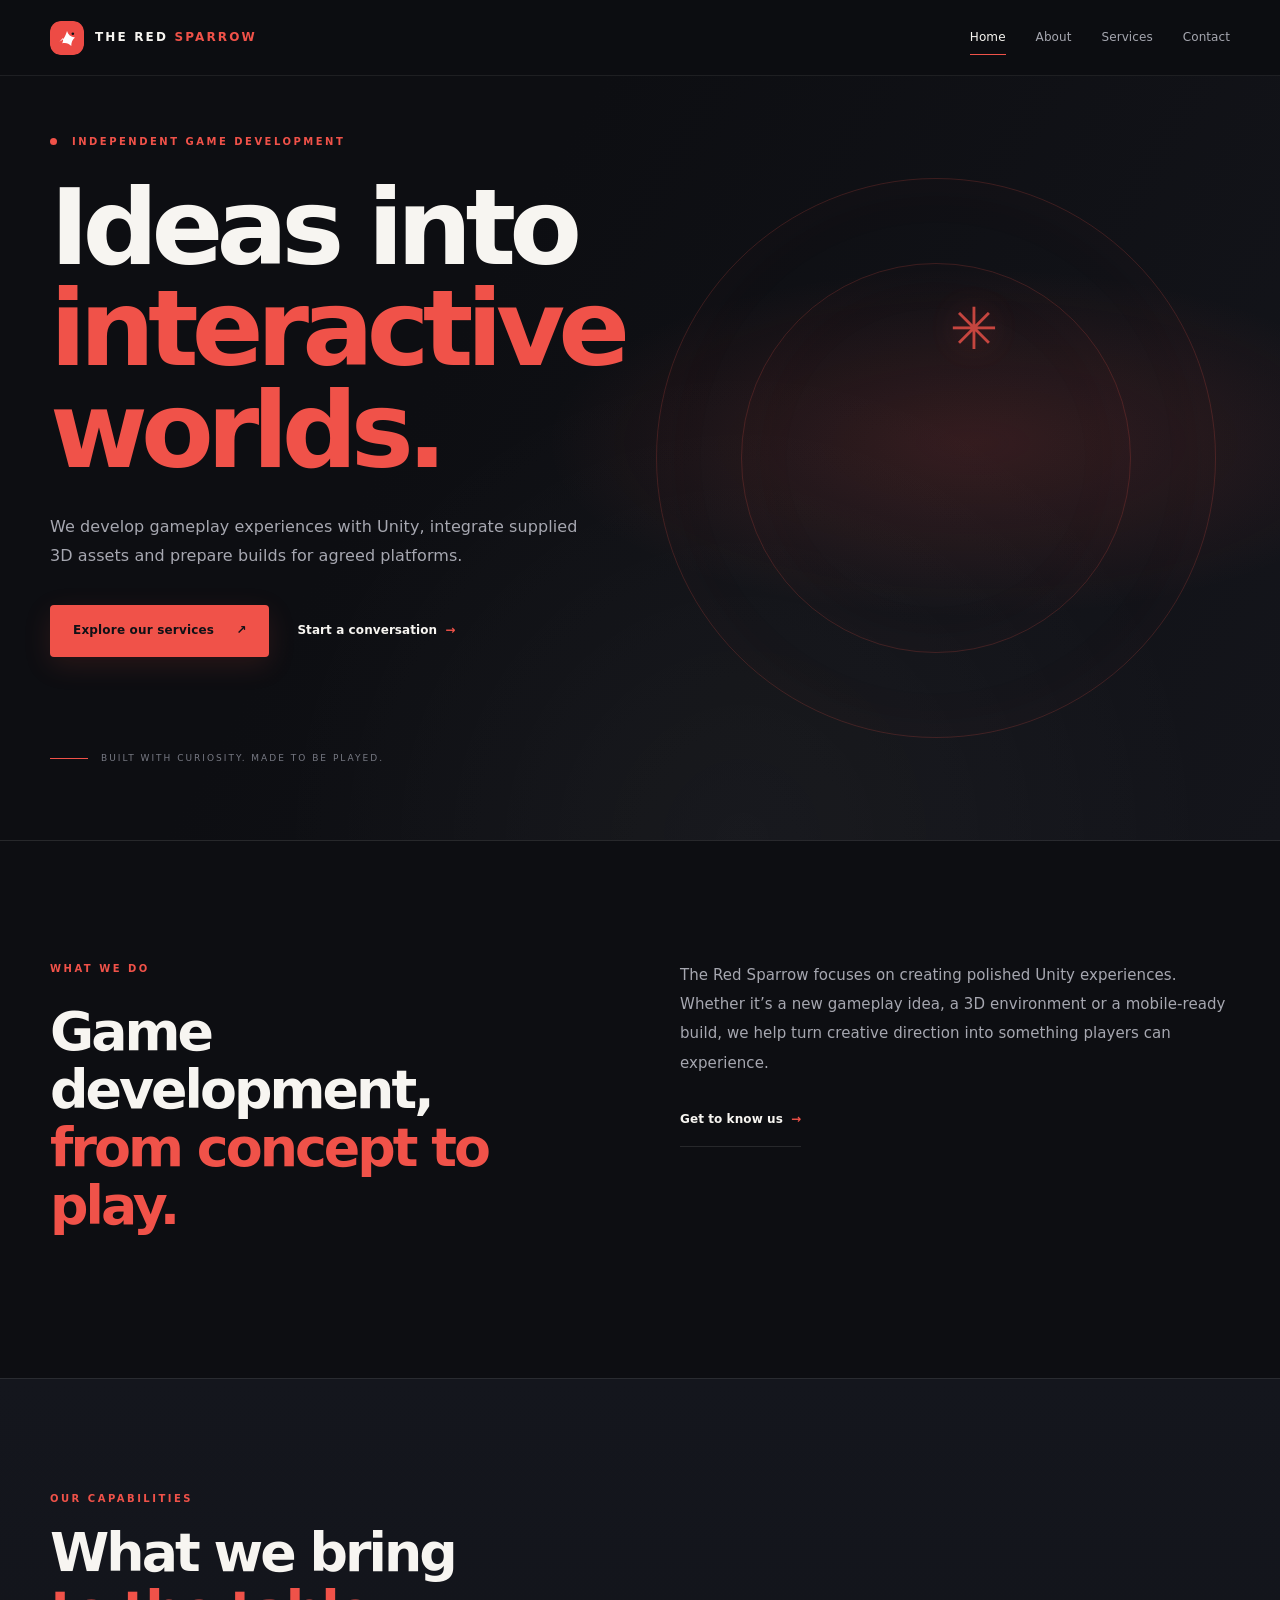
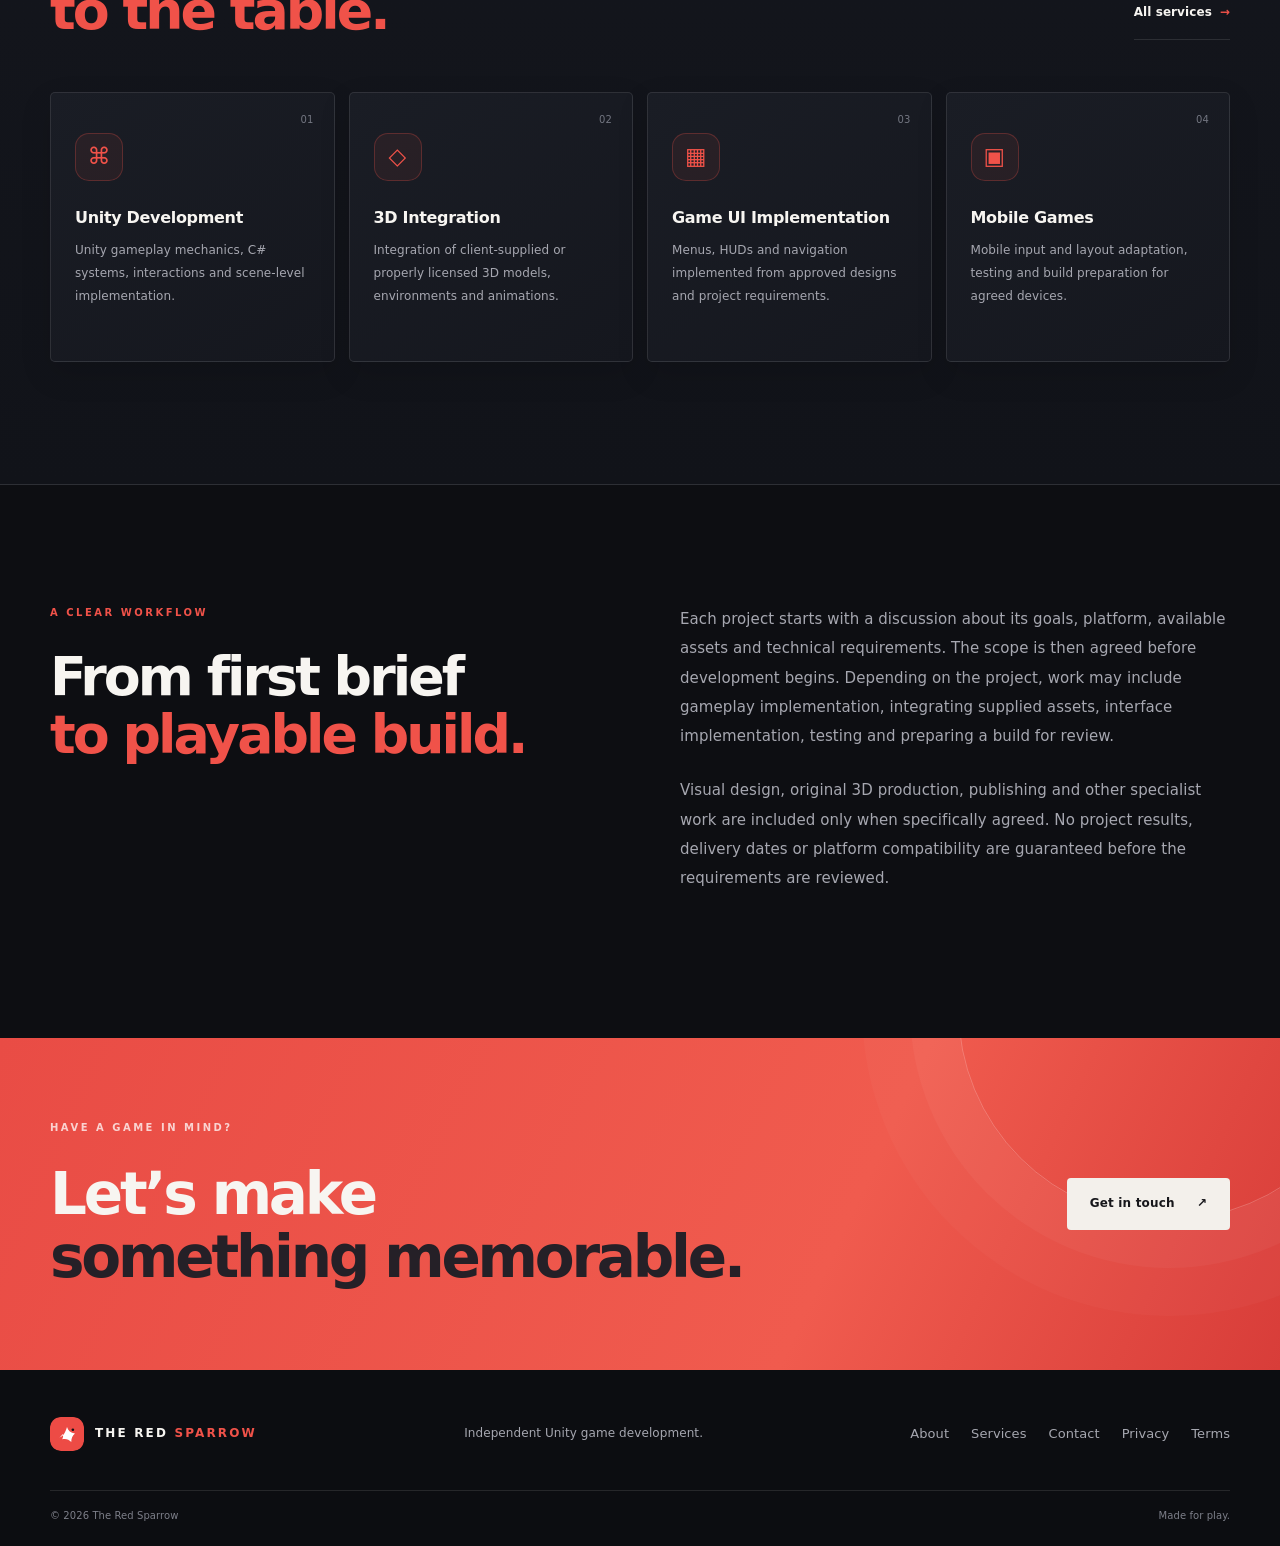
==== commit 74befeb7: "Bust cached stylesheet after visual refresh" ====
--- a/index.html
+++ b/index.html
@@ -30,8 +30,7 @@
   }
   </script>
   <link rel="icon" href="favicon.svg" type="image/svg+xml">
-  <link rel="stylesheet" href="styles.css?v=20261117-1">
-
+  <link rel="stylesheet" href="styles.css?v=20261122-1">
 </head>
 <body>
   <a class="skip-link" href="#main">Skip to content</a>
@@ -40,18 +39,18 @@
     <nav aria-label="Main navigation"><a class="active" aria-current="page" href="/">Home</a><a href="about.html">About</a><a href="services.html">Services</a><a href="contact.html">Contact</a></nav>
   </div></header>
   <main id="main">
-    <section class="hero"><div class="container hero-inner">
+    <section class="hero" data-trs-section="hero"><div class="container hero-inner">
       <p class="eyebrow"><span aria-hidden="true"></span> INDEPENDENT GAME DEVELOPMENT</p>
       <h1>Ideas into<br><em>interactive worlds.</em></h1>
       <p class="hero-copy">We develop gameplay experiences with Unity, integrate supplied 3D assets and prepare builds for agreed platforms.</p>
       <div class="hero-actions"><a class="button button-primary" href="services.html">Explore our services <span aria-hidden="true">↗</span></a><a class="text-link" href="contact.html">Start a conversation <span aria-hidden="true">→</span></a></div>
       <div class="hero-note"><span class="note-line"></span><span>BUILT WITH CURIOSITY. MADE TO BE PLAYED.</span></div>
     </div><div class="hero-orbit orbit-one" aria-hidden="true"></div><div class="hero-orbit orbit-two" aria-hidden="true"></div><div class="hero-spark" aria-hidden="true">✳</div></section>
-    <section class="section"><div class="container intro-grid">
+    <section class="section" data-trs-section="intro"><div class="container intro-grid">
       <div><p class="eyebrow">WHAT WE DO</p><h2>Game development,<br><em>from concept to play.</em></h2></div>
       <div><p class="section-copy">The Red Sparrow focuses on creating polished Unity experiences. Whether it’s a new gameplay idea, a 3D environment or a mobile-ready build, we help turn creative direction into something players can experience.</p><a class="under-link" href="about.html">Get to know us <span>→</span></a></div>
     </div></section>
-    <section class="services-strip"><div class="container"><div class="section-heading"><div><p class="eyebrow">OUR CAPABILITIES</p><h2>What we bring<br><em>to the table.</em></h2></div><a class="under-link" href="services.html">All services <span>→</span></a></div>
+    <section class="services-strip" data-trs-section="services"><div class="container"><div class="section-heading"><div><p class="eyebrow">OUR CAPABILITIES</p><h2>What we bring<br><em>to the table.</em></h2></div><a class="under-link" href="services.html">All services <span>→</span></a></div>
       <div class="service-grid">
         <article class="service-card"><span class="card-number">01</span><div class="service-icon" aria-hidden="true">⌘</div><h3>Unity Development</h3><p>Unity gameplay mechanics, C# systems, interactions and scene-level implementation.</p></article>
         <article class="service-card"><span class="card-number">02</span><div class="service-icon" aria-hidden="true">◇</div><h3>3D Integration</h3><p>Integration of client-supplied or properly licensed 3D models, environments and animations.</p></article>
@@ -62,10 +61,10 @@
     <!-- ADMIN:projects:START -->
 <!-- ADMIN:projects:END -->
     <!-- ADMIN:social:START -->
-<!-- ADMIN:social:END -->
+    <!-- ADMIN:social:END -->
     <!-- ADMIN:brands:START -->
-<!-- ADMIN:brands:END -->
-    <section class="section"><div class="container intro-grid"><div><p class="eyebrow">A CLEAR WORKFLOW</p><h2>From first brief<br><em>to playable build.</em></h2></div><div><p class="section-copy">Each project starts with a discussion about its goals, platform, available assets and technical requirements. The scope is then agreed before development begins. Depending on the project, work may include gameplay implementation, integrating supplied assets, interface implementation, testing and preparing a build for review.</p><p class="section-copy">Visual design, original 3D production, publishing and other specialist work are included only when specifically agreed. No project results, delivery dates or platform compatibility are guaranteed before the requirements are reviewed.</p></div></div></section><section class="closing-cta"><div class="container cta-inner"><div><p class="eyebrow">HAVE A GAME IN MIND?</p><h2>Let’s make<br><em>something memorable.</em></h2></div><a class="button button-light" href="contact.html">Get in touch <span aria-hidden="true">↗</span></a></div></section>
+    <!-- ADMIN:brands:END -->
+    <section class="section" data-trs-section="workflow"><div class="container intro-grid"><div><p class="eyebrow">A CLEAR WORKFLOW</p><h2>From first brief<br><em>to playable build.</em></h2></div><div><p class="section-copy">Each project starts with a discussion about its goals, platform, available assets and technical requirements. The scope is then agreed before development begins. Depending on the project, work may include gameplay implementation, integrating supplied assets, interface implementation, testing and preparing a build for review.</p><p class="section-copy">Visual design, original 3D production, publishing and other specialist work are included only when specifically agreed. No project results, delivery dates or platform compatibility are guaranteed before the requirements are reviewed.</p></div></div></section><section class="closing-cta" data-trs-section="contact"><div class="container cta-inner"><div><p class="eyebrow">HAVE A GAME IN MIND?</p><h2>Let’s make<br><em>something memorable.</em></h2></div><a class="button button-light" href="contact.html">Get in touch <span aria-hidden="true">↗</span></a></div></section>
   </main>
   <footer class="site-footer"><div class="container footer-top"><a class="brand" href="/"><img class="brand-logo" src="favicon.svg" alt="" width="31" height="31"><span>THE RED <b>SPARROW</b></span></a><p>Independent Unity game development.</p><div class="footer-links"><a href="about.html">About</a><a href="services.html">Services</a><a href="contact.html">Contact</a><a href="privacy.html">Privacy</a><a href="terms.html">Terms</a></div></div><div class="container footer-bottom"><span>© <span id="year">2026</span> The Red Sparrow</span><span>Made for play.</span></div></footer>
   <script>document.getElementById('year').textContent = new Date().getFullYear();</script>
--- a/styles.css
+++ b/styles.css
@@ -1,6 +1,150 @@
-:root{color-scheme:dark;--bg:#101116;--panel:#171920;--panel2:#1d2028;--text:#f4f2ee;--muted:#a4a5ad;--red:#ed4b45;--line:rgba(255,255,255,.11);--max:1160px}
+:root{color-scheme:dark;--bg:#101116;--panel:#171920;--panel2:#1d2028;--text:#f4f2ee;--muted:#a4a5ad;--red:#ed4b45;--green:#4ade80;--error:#f18b83;--line:rgba(255,255,255,.11);--max:1160px}
 *{box-sizing:border-box}html{scroll-behavior:smooth}body{margin:0;background:var(--bg);color:var(--text);font-family:system-ui,-apple-system,BlinkMacSystemFont,"Segoe UI",sans-serif;line-height:1.65;-webkit-font-smoothing:antialiased}a{color:inherit;text-decoration:none}a:focus-visible,button:focus-visible,input:focus-visible,select:focus-visible,textarea:focus-visible,[tabindex]:focus-visible{outline:2px solid var(--red);outline-offset:5px}.container{width:min(var(--max),calc(100% - 48px));margin-inline:auto}.skip-link{position:absolute;left:-9999px;top:12px;background:#fff;color:#111;padding:10px 14px;z-index:10}.skip-link:focus,.skip-link:focus-visible{left:12px}.site-header{height:82px;border-bottom:1px solid var(--line);position:relative;z-index:2;background:rgba(16,17,22,.94)}.nav-wrap{height:100%;display:flex;align-items:center;justify-content:space-between;gap:24px}.brand{display:inline-flex;align-items:center;gap:11px;font-family:system-ui,-apple-system,BlinkMacSystemFont,"Segoe UI",sans-serif;font-size:13px;font-weight:600;letter-spacing:2px;white-space:nowrap}.brand b{color:var(--red);font-weight:800}.brand-logo{display:block;width:31px;height:31px;flex:0 0 31px;border-radius:10px;object-fit:cover}.site-header nav{display:flex;gap:34px}.site-header nav a,.footer-links a{font-size:13px;color:var(--muted);transition:color .2s}.site-header nav a:hover,.site-header nav a.active,.site-header nav a[aria-current="page"],.footer-links a:hover{color:var(--text)}.hero{min-height:650px;display:flex;align-items:center;position:relative;overflow:hidden;border-bottom:1px solid var(--line);background:radial-gradient(ellipse at 78% 48%,rgba(237,75,69,.13),transparent 34%),linear-gradient(115deg,#101116 40%,#15151b)}.hero-inner{position:relative;z-index:1;padding-top:45px;padding-bottom:65px}.eyebrow{font-size:10px;letter-spacing:2.2px;font-weight:700;color:var(--red);margin:0 0 24px}.eyebrow span{display:inline-block;width:7px;height:7px;border-radius:50%;background:var(--red);margin-right:9px}.hero h1,.page-hero h1{font:800 clamp(52px,8vw,100px)/.99 system-ui,-apple-system,BlinkMacSystemFont,"Segoe UI",sans-serif;letter-spacing:-5px;margin:0;max-width:850px}.hero h1 em,.page-hero h1 em,h2 em{font-style:normal;color:var(--red)}.hero-copy{max-width:520px;color:var(--muted);font-size:16px;line-height:1.8;margin:28px 0 30px}.hero-actions{display:flex;align-items:center;gap:28px;flex-wrap:wrap}.button{min-height:50px;display:inline-flex;align-items:center;justify-content:center;gap:22px;padding:0 21px;font-size:12px;font-weight:700;transition:transform .2s,background .2s}.button:hover{transform:translateY(-2px)}.button-primary{background:var(--red);color:#101116}.button-primary:hover{background:#ff5b54}.button-light{background:#f3f0eb;color:#17171b}.button-light:hover{background:#fff}.text-link,.under-link{font-size:12px;font-weight:700}.text-link span,.under-link span{color:var(--red);margin-left:8px}.hero-note{display:flex;align-items:center;gap:13px;margin-top:88px;color:#777983;font-size:9px;letter-spacing:2px}.note-line{width:38px;height:1px;background:var(--red)}.hero-orbit{position:absolute;border:1px solid rgba(237,75,69,.17);border-radius:50%;pointer-events:none}.orbit-one{width:510px;height:510px;right:7%;top:50%;transform:translateY(-50%)}.orbit-two{width:370px;height:370px;right:calc(7% + 70px);top:50%;transform:translateY(-50%)}.hero-spark{position:absolute;right:22%;top:27%;font-size:65px;color:var(--red);opacity:.8}.section{padding:110px 0}.intro-grid,.contact-grid{display:grid;grid-template-columns:1fr 1fr;gap:80px;align-items:start}h2{font:800 clamp(34px,4vw,53px)/1.12 system-ui,-apple-system,BlinkMacSystemFont,"Segoe UI",sans-serif;letter-spacing:-2px;margin:0 0 22px}.section-copy{color:var(--muted);font-size:15px;line-height:1.9;margin:0 0 25px}.under-link{display:inline-block;border-bottom:1px solid var(--line);padding-bottom:9px}.services-strip{padding:100px 0 115px;background:#15171e;border-top:1px solid var(--line);border-bottom:1px solid var(--line)}.section-heading{display:flex;align-items:end;justify-content:space-between;margin-bottom:48px;gap:30px}.section-heading .eyebrow{margin-bottom:17px}.section-heading h2{margin:0}.service-grid{display:grid;grid-template-columns:repeat(4,1fr);gap:13px}.service-card{position:relative;min-height:250px;padding:26px 22px;background:#1b1e26;border:1px solid var(--line);transition:transform .2s,border-color .2s}.service-card:hover{transform:translateY(-4px);border-color:rgba(237,75,69,.5)}.card-number{position:absolute;right:20px;top:19px;color:#737681;font-size:10px}.service-icon{font-size:27px;color:var(--red);margin:15px 0 25px}.service-card h3{font:700 17px system-ui,-apple-system,BlinkMacSystemFont,"Segoe UI",sans-serif;margin:0 0 12px}.service-card p{font-size:12px;line-height:1.8;color:var(--muted);margin:0}.closing-cta{padding:82px 0;background:var(--red)}.cta-inner{display:flex;justify-content:space-between;align-items:center;gap:35px}.closing-cta .eyebrow{color:rgba(255,255,255,.75)}.closing-cta h2{font-size:clamp(36px,5vw,58px);margin:0}.closing-cta h2 em{color:#252027}.site-footer{padding:36px 0 20px;background:#0c0d11}.footer-top{display:flex;align-items:center;justify-content:space-between;gap:25px;padding-bottom:30px}.footer-top>p{font-size:12px;color:var(--muted)}.footer-links{display:flex;gap:22px}.footer-bottom{border-top:1px solid var(--line);padding-top:17px;display:flex;justify-content:space-between;color:#7d7f89;font-size:10px}.page-hero{padding:105px 0 95px;border-bottom:1px solid var(--line);background:radial-gradient(ellipse at 80% 45%,rgba(237,75,69,.1),transparent 36%)}.page-hero h1{font-size:clamp(50px,7vw,82px)}.page-hero .hero-copy{margin-bottom:0}.content-narrow{max-width:780px}.content-narrow .eyebrow{margin-bottom:18px}.content-narrow .section-copy{margin-top:25px}.content-narrow .button{margin-top:18px}.service-list{max-width:900px}.service-row{display:grid;grid-template-columns:55px 1fr 30px;gap:25px;padding:34px 0;border-bottom:1px solid var(--line);align-items:start}.service-row:first-child{border-top:1px solid var(--line)}.row-num{font-size:11px;color:var(--red);padding-top:7px}.service-row h2{font-size:25px;letter-spacing:-.8px;margin:0 0 10px}.service-row p{color:var(--muted);font-size:14px;max-width:650px;margin:0}.row-symbol{color:var(--red);font-size:20px}.contact-grid{gap:60px}.contact-methods{display:grid;gap:13px}.contact-card{position:relative;padding:25px 55px 25px 25px;border:1px solid var(--line);background:var(--panel);display:grid;gap:9px;transition:border-color .2s}.contact-card:hover{border-color:var(--red)}.contact-card span{font-size:9px;letter-spacing:1.8px;color:var(--red);font-weight:700}.contact-card strong{font-size:clamp(14px,2vw,18px);font-weight:600;overflow-wrap:anywhere}.contact-card b{position:absolute;right:24px;top:36px;color:var(--red)}.policy-copy h2{font-size:22px;letter-spacing:-.5px;margin:34px 0 10px}.policy-copy p{font-size:14px;color:var(--muted);line-height:1.9}.policy-copy a{color:var(--text);text-decoration:underline;text-decoration-color:var(--red);text-underline-offset:4px}.policy-copy .small-note{border-left:2px solid var(--red);padding-left:16px;margin-top:40px;font-size:12px}.error-page{min-height:100vh;display:flex;align-items:center;background:radial-gradient(ellipse at 75% 40%,rgba(237,75,69,.13),transparent 35%)}.error-page .brand{position:absolute;top:35px}.error-page .eyebrow{margin-top:80px}.error-page h1{font:800 clamp(55px,9vw,100px)/1 system-ui,-apple-system,BlinkMacSystemFont,"Segoe UI",sans-serif;letter-spacing:-5px}.error-page h1 em{font-style:normal;color:var(--red)}@media(max-width:800px){.container{width:min(var(--max),calc(100% - 36px))}.site-header{height:auto;min-height:76px}.nav-wrap{padding:17px 0;align-items:flex-start;flex-direction:column;gap:14px}.site-header nav{width:100%;gap:0;justify-content:space-between}.site-header nav a{font-size:12px}.hero{min-height:610px}.hero h1,.page-hero h1{letter-spacing:-3px}.orbit-one{right:-230px}.orbit-two{right:-160px}.hero-spark{right:12%;top:20%}.intro-grid,.contact-grid{grid-template-columns:1fr;gap:30px}.section{padding:75px 0}.services-strip{padding:75px 0}.service-grid{grid-template-columns:repeat(2,1fr)}.footer-top{flex-wrap:wrap}.footer-top>p{order:3;width:100%;margin:0}.footer-links{gap:15px}.page-hero{padding:75px 0}.section-heading{align-items:start;flex-direction:column}.cta-inner{align-items:flex-start;flex-direction:column}.closing-cta{padding:65px 0}}@media(max-width:480px){.hero h1{font-size:54px}.hero-copy{font-size:14px}.hero-note{margin-top:65px}.service-grid{grid-template-columns:1fr}.service-card{min-height:205px}.footer-top{align-items:flex-start;flex-direction:column}.footer-links{flex-wrap:wrap}.footer-bottom{gap:10px;flex-wrap:wrap}.service-row{grid-template-columns:30px 1fr 20px;gap:13px}.service-row h2{font-size:21px}.contact-card{padding:22px 42px 22px 18px}.contact-card b{right:16px}.page-hero h1{font-size:52px}}
 @media(prefers-reduced-motion:reduce){html{scroll-behavior:auto}*,*::before,*::after{transition:none!important;animation:none!important}}
 .admin-page-image{margin:30px 0 0;max-width:760px}.admin-page-image img{display:block;width:100%;height:auto;max-height:560px;object-fit:cover;border:1px solid var(--line)}.preview-image{display:block;width:100%;height:auto;max-height:180px;object-fit:cover;margin:18px 0;border:1px solid var(--line)}.selected-image-preview{display:flex;align-items:center;gap:12px;margin:10px 0}.selected-image-preview img{width:120px;height:80px;object-fit:cover;border:1px solid var(--line)}.field-optional{font-size:10px;color:var(--muted)}
 
 .showcase-section{border-top:1px solid var(--line);border-bottom:1px solid var(--line);background:#15171e}.showcase-grid{display:grid;grid-template-columns:repeat(3,minmax(0,1fr));gap:16px}.showcase-card{min-width:0;border:1px solid var(--line);background:#1b1e26}.showcase-card>a{display:block;color:inherit}.showcase-card img{display:block;width:100%;aspect-ratio:16/9;object-fit:cover;background:#101116}.showcase-card-copy{padding:18px}.showcase-card h3{font-size:17px;margin:0 0 8px}.showcase-card p{font-size:12px;line-height:1.8;color:var(--muted);margin:0}.showcase-card a:hover h3{color:var(--red)}@media(max-width:800px){.showcase-grid{grid-template-columns:repeat(2,minmax(0,1fr))}}@media(max-width:480px){.showcase-grid{grid-template-columns:1fr}}
+
+.contact-form{display:grid;gap:10px;padding:24px;border:1px solid var(--line);background:var(--panel);border-radius:10px}.contact-form>label{font-size:12px;color:var(--text);font-weight:600}.contact-form label span{color:var(--muted);font-weight:400}.contact-form input:not([type=checkbox]),.contact-form textarea{width:100%;padding:12px;border:1px solid var(--line);border-radius:6px;background:#111319;color:var(--text);font:inherit}.contact-form textarea{resize:vertical}.contact-consent{display:flex!important;align-items:flex-start;gap:9px;font-size:11px!important;line-height:1.6;color:var(--muted)!important}.contact-consent input{margin-top:3px}.contact-form button:disabled{opacity:.6;cursor:wait}.contact-form-status{min-height:20px;margin:0;font-size:12px}.contact-form-status[data-state="ok"]{color:var(--green)}.contact-form-status[data-state="error"]{color:var(--error)}.trs-site-announcement{padding:10px 16px;text-align:center;background:#272027;color:#fff;font:600 13px/1.5 system-ui,sans-serif}.contact-fallback{font-size:11px;color:var(--muted);margin-top:12px}.contact-fallback a{color:var(--text);text-decoration:underline;text-underline-offset:3px}
+
+
+/* UI/UX refresh — November 2026 */
+:root{
+  --bg:#0d0e12;
+  --panel:#15171e;
+  --panel2:#1b1e27;
+  --text:#f7f5f1;
+  --muted:#a6a7b0;
+  --red:#f05249;
+  --line:rgba(255,255,255,.105);
+  --max:1180px;
+}
+html{scroll-padding-top:96px}
+body{background:var(--bg);letter-spacing:.005em}
+::selection{background:rgba(240,82,73,.35);color:#fff}
+.container{width:min(var(--max),calc(100% - 56px))}
+.site-header{
+  position:sticky;top:0;height:76px;
+  background:rgba(13,14,18,.82);
+  border-bottom-color:rgba(255,255,255,.075);
+  backdrop-filter:blur(18px);-webkit-backdrop-filter:blur(18px);
+}
+.nav-wrap{gap:30px}
+.brand{font-size:12px;letter-spacing:2.15px}
+.brand-logo{width:34px;height:34px;flex-basis:34px;border-radius:11px}
+.site-header nav{gap:30px}
+.site-header nav a{position:relative;padding:10px 0;font-size:12px}
+.site-header nav a::after{
+  content:"";position:absolute;left:0;right:100%;bottom:2px;height:1px;
+  background:var(--red);transition:right .22s ease
+}
+.site-header nav a:hover::after,.site-header nav a[aria-current="page"]::after{right:0}
+.hero{
+  min-height:700px;
+  background:
+    radial-gradient(ellipse at 76% 48%,rgba(240,82,73,.16),transparent 31%),
+    radial-gradient(ellipse at 58% 100%,rgba(255,255,255,.035),transparent 45%),
+    linear-gradient(120deg,#0d0e12 35%,#14151b 100%);
+}
+.hero-inner{padding-top:58px;padding-bottom:74px}
+.eyebrow{font-size:10px;letter-spacing:2.5px;margin-bottom:26px}
+.hero h1,.page-hero h1{
+  font-size:clamp(58px,8.4vw,106px);
+  line-height:.96;letter-spacing:-.065em;
+  text-wrap:balance;
+}
+.hero-copy{max-width:540px;font-size:16px;line-height:1.85;margin:30px 0 34px}
+.button{
+  min-height:52px;padding:0 23px;border-radius:4px;
+  letter-spacing:.015em;transition:transform .22s ease,background .22s ease,box-shadow .22s ease
+}
+.button-primary{box-shadow:0 8px 28px rgba(240,82,73,.13)}
+.button-primary:hover{box-shadow:0 12px 34px rgba(240,82,73,.24)}
+.text-link,.under-link{min-height:44px;display:inline-flex;align-items:center}
+.hero-note{margin-top:94px}
+.hero-orbit{border-color:rgba(240,82,73,.2);box-shadow:0 0 70px rgba(240,82,73,.035) inset}
+.orbit-one{width:560px;height:560px;right:5%}
+.orbit-two{width:390px;height:390px;right:calc(5% + 85px)}
+.hero-spark{font-size:58px;text-shadow:0 0 35px rgba(240,82,73,.4)}
+.section{padding:120px 0}
+h2{font-size:clamp(36px,4.2vw,56px);letter-spacing:-.055em;line-height:1.08}
+.section-copy{font-size:15px;line-height:1.95}
+.services-strip{padding:112px 0 122px;background:linear-gradient(180deg,#14161d,#111319)}
+.section-heading{margin-bottom:52px}
+.service-grid{gap:14px}
+.service-card{
+  min-height:270px;padding:27px 24px;border-radius:5px;
+  background:linear-gradient(145deg,#1a1d25,#15171e);
+  box-shadow:0 12px 32px rgba(0,0,0,.12)
+}
+.service-card:hover{transform:translateY(-6px);border-color:rgba(240,82,73,.55)}
+.service-icon{
+  display:grid;place-items:center;width:48px;height:48px;
+  margin:13px 0 27px;border:1px solid rgba(240,82,73,.27);
+  border-radius:14px;background:rgba(240,82,73,.07);font-size:23px
+}
+.service-card h3{font-size:16px;letter-spacing:-.02em}
+.service-card p{font-size:12px;line-height:1.9}
+.closing-cta{
+  position:relative;overflow:hidden;
+  background:linear-gradient(115deg,#e94c45,#f05b4e 65%,#d83d39)
+}
+.closing-cta::after{
+  content:"";position:absolute;width:420px;height:420px;right:-100px;top:-240px;
+  border:1px solid rgba(255,255,255,.22);border-radius:50%;
+  box-shadow:0 0 0 48px rgba(255,255,255,.035),0 0 0 96px rgba(255,255,255,.025);
+  pointer-events:none
+}
+.cta-inner{position:relative;z-index:1}
+.site-footer{padding:42px 0 22px}
+.footer-top{padding-bottom:34px}
+.footer-links a{min-height:40px;display:inline-flex;align-items:center}
+.page-hero{
+  padding:116px 0 102px;
+  background:
+    radial-gradient(ellipse at 82% 38%,rgba(240,82,73,.14),transparent 34%),
+    linear-gradient(120deg,#0d0e12,#13151b)
+}
+.page-hero h1{font-size:clamp(54px,7.3vw,88px)}
+.page-hero .hero-copy{max-width:590px}
+.service-row{padding:38px 0}
+.service-row h2{font-size:26px}
+.contact-card{border-radius:5px}
+.contact-form{border-radius:5px}
+.policy-copy h2{letter-spacing:-.035em}
+.error-page{background:radial-gradient(ellipse at 76% 40%,rgba(240,82,73,.16),transparent 35%)}
+@media(max-width:800px){
+  .container{width:calc(100% - 40px)}
+  .site-header{height:auto;min-height:76px}
+  .nav-wrap{padding:15px 0 10px}
+  .site-header nav{gap:8px}
+  .site-header nav a{min-height:40px;display:flex;align-items:center;padding:5px 2px}
+  .hero{min-height:650px}
+  .hero h1{font-size:clamp(56px,10vw,78px)}
+  .orbit-one{right:-280px}
+  .orbit-two{right:-190px}
+  .section{padding:84px 0}
+  .services-strip{padding:84px 0}
+  .page-hero{padding:88px 0 78px}
+  .footer-links{flex-wrap:wrap}
+}
+@media(max-width:480px){
+  .container{width:calc(100% - 36px)}
+  .brand{font-size:11px;letter-spacing:1.8px}
+  .site-header nav a{font-size:11px}
+  .hero{min-height:620px}
+  .hero h1{font-size:clamp(48px,13vw,62px);letter-spacing:-.06em}
+  .hero-copy{font-size:14px}
+  .hero-note{margin-top:72px;font-size:8px;letter-spacing:1.6px}
+  .hero-spark{right:8%;top:17%;font-size:45px}
+  .section{padding:72px 0}
+  .services-strip{padding:72px 0}
+  .service-card{min-height:215px;padding:24px 20px}
+  .page-hero{padding:74px 0 68px}
+  .page-hero h1{font-size:clamp(48px,13vw,62px)}
+  .footer-links{gap:10px 17px}
+  .closing-cta{padding:64px 0}
+}
+@media(prefers-reduced-motion:reduce){
+  .site-header nav a::after{transition:none}
+}
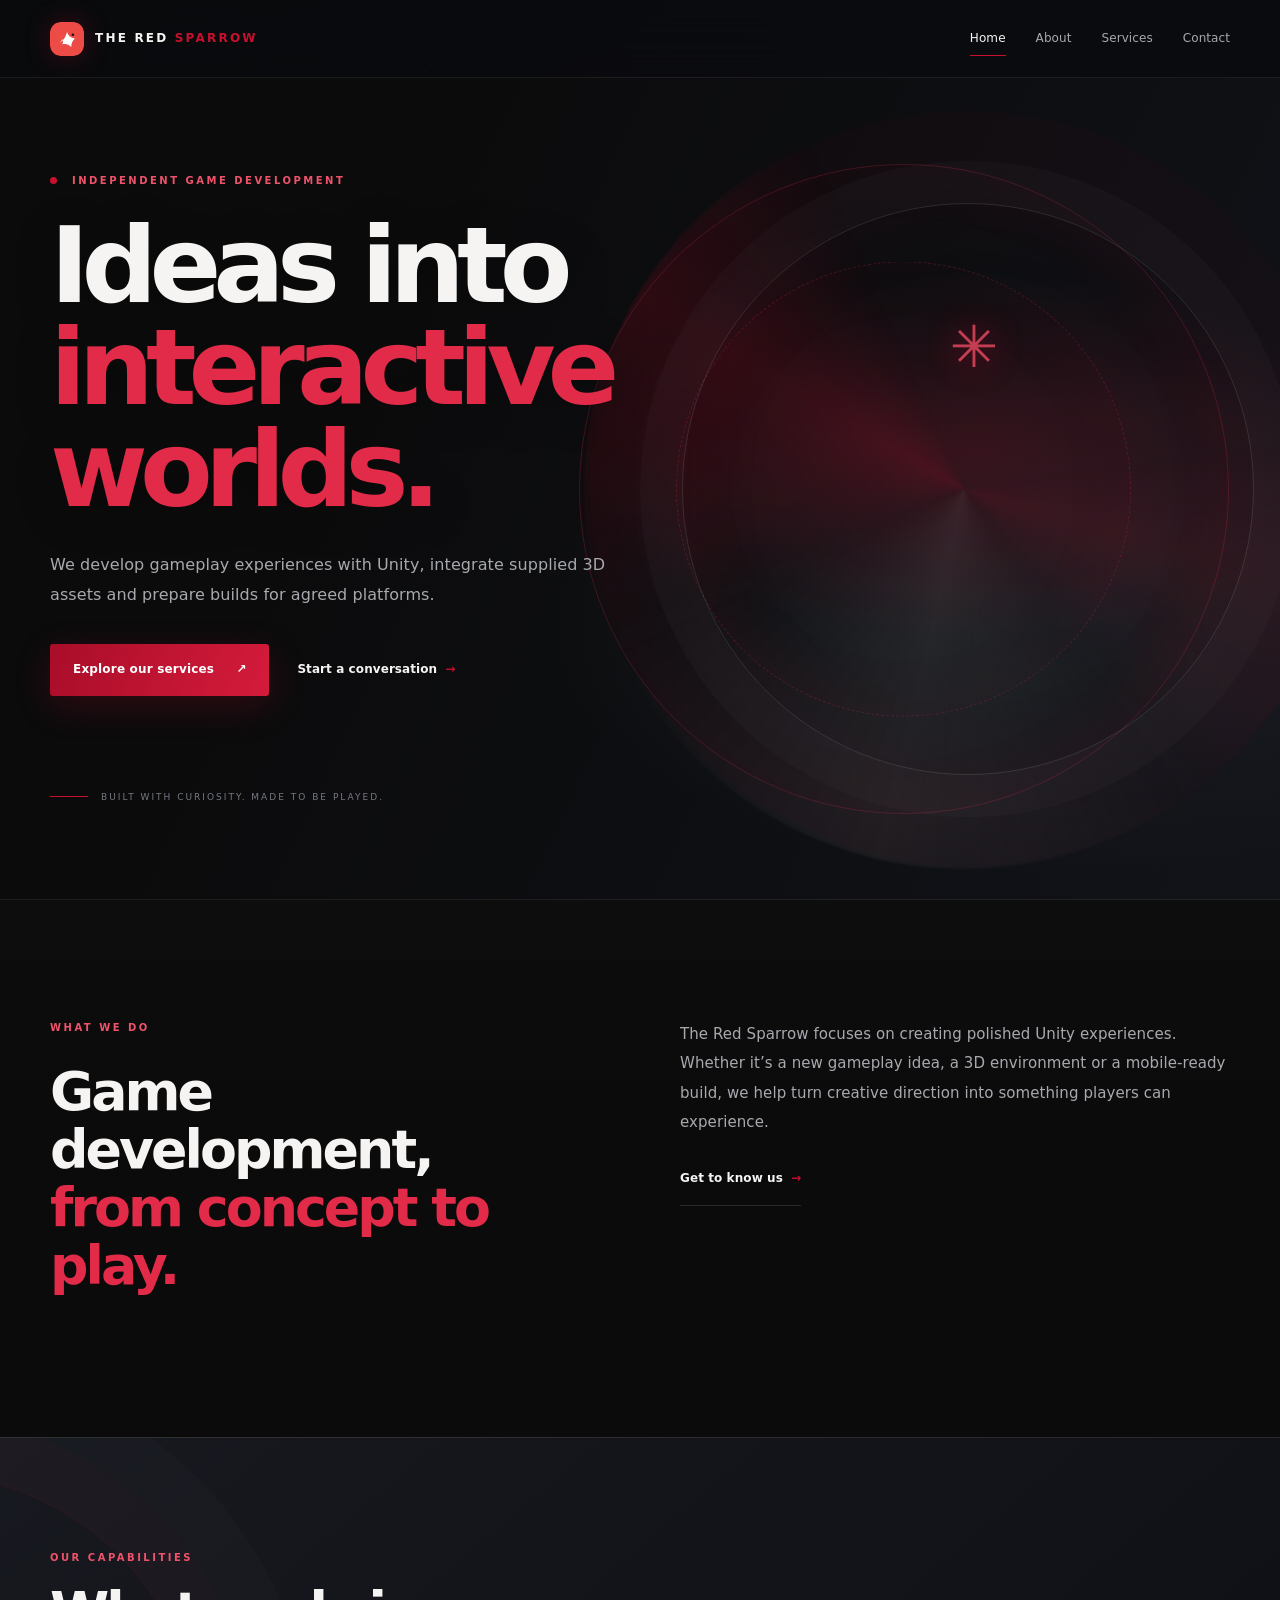
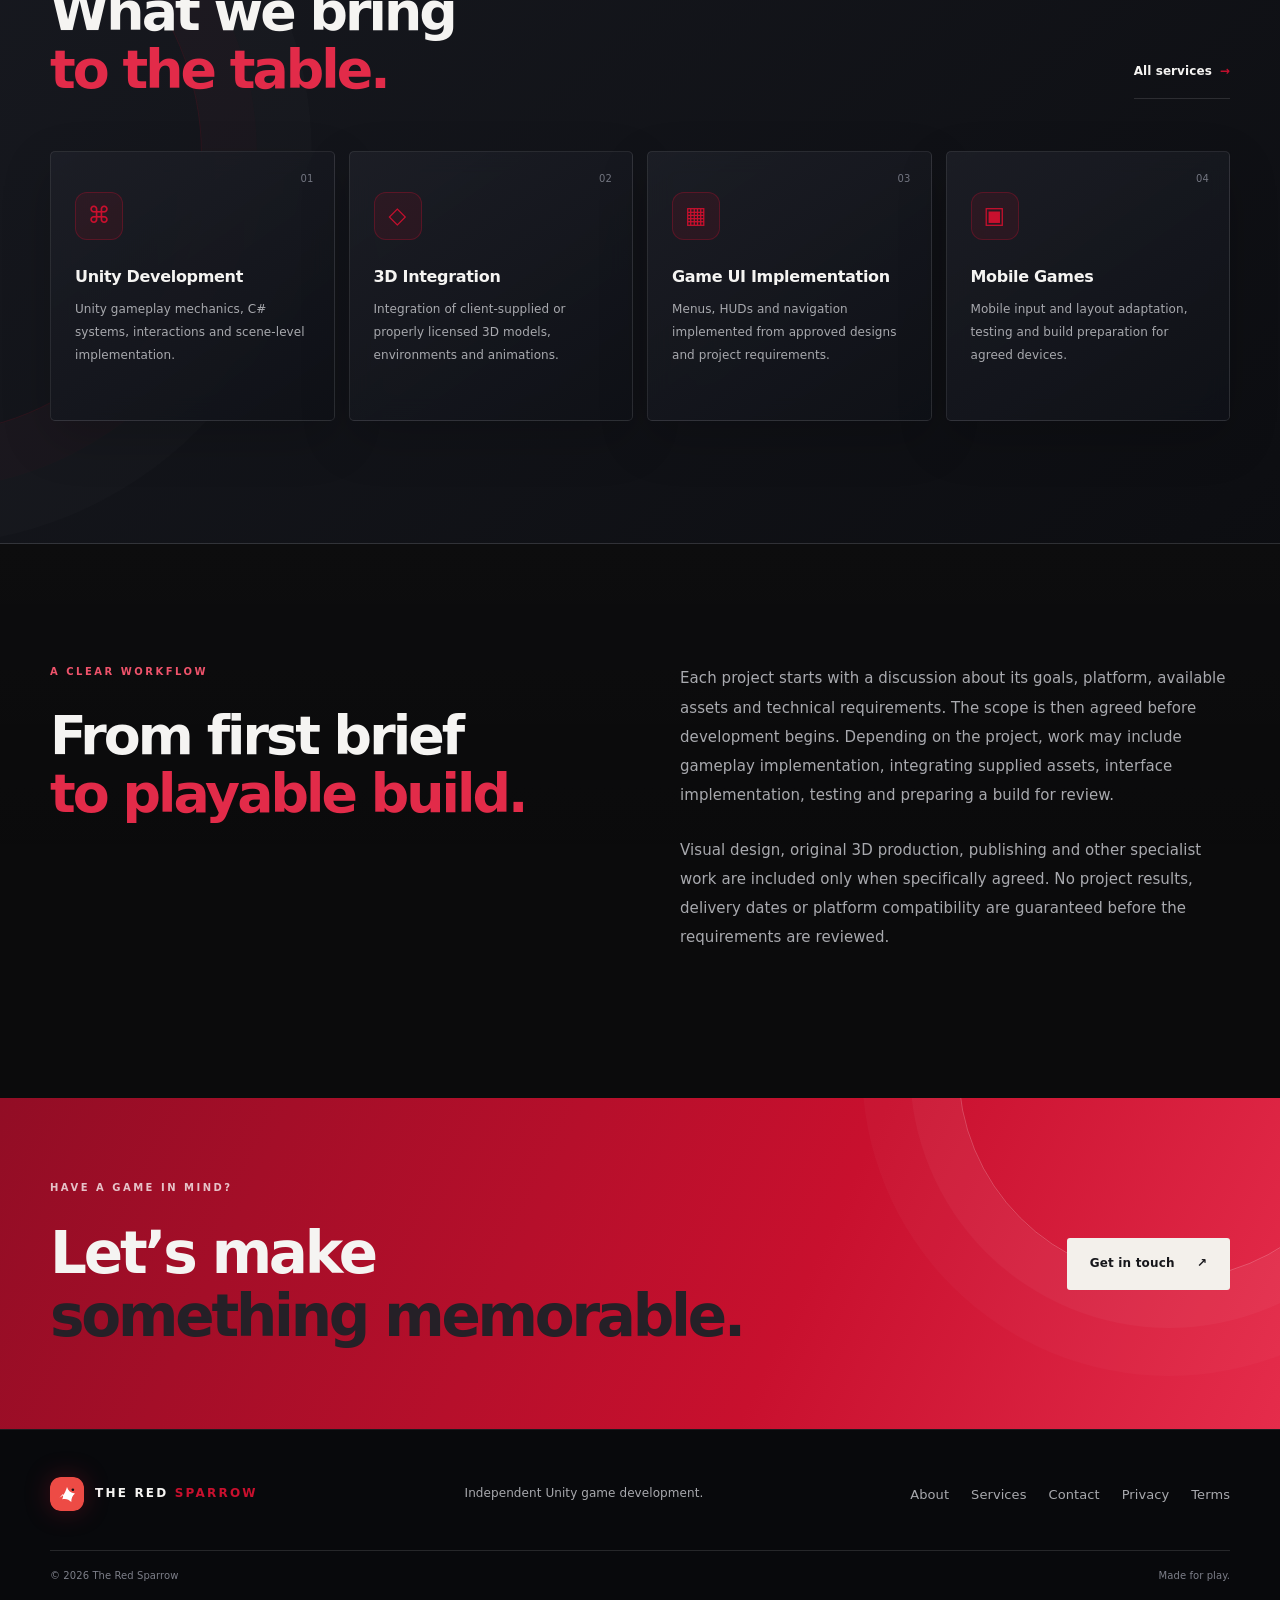
==== commit 3f70b0b6: "Enable immersive motion effects across site" ====
--- a/index.html
+++ b/index.html
@@ -30,7 +30,7 @@
   }
   </script>
   <link rel="icon" href="favicon.svg" type="image/svg+xml">
-  <link rel="stylesheet" href="styles.css?v=20261122-1">
+  <link rel="stylesheet" href="styles.css?v=20261122-motion1">
 </head>
 <body>
   <a class="skip-link" href="#main">Skip to content</a>
@@ -68,4 +68,4 @@
   </main>
   <footer class="site-footer"><div class="container footer-top"><a class="brand" href="/"><img class="brand-logo" src="favicon.svg" alt="" width="31" height="31"><span>THE RED <b>SPARROW</b></span></a><p>Independent Unity game development.</p><div class="footer-links"><a href="about.html">About</a><a href="services.html">Services</a><a href="contact.html">Contact</a><a href="privacy.html">Privacy</a><a href="terms.html">Terms</a></div></div><div class="container footer-bottom"><span>© <span id="year">2026</span> The Red Sparrow</span><span>Made for play.</span></div></footer>
   <script>document.getElementById('year').textContent = new Date().getFullYear();</script>
-</body></html>+<script src="/assets/motion.js" defer></script></body></html>
--- a/styles.css
+++ b/styles.css
@@ -148,3 +148,163 @@
 @media(prefers-reduced-motion:reduce){
   .site-header nav a::after{transition:none}
 }
+
+
+/* IMMERSIVE MOTION SYSTEM — November 2026 */
+:root{
+  --bg:#090a0d;--panel:#111319;--panel2:#191c24;--text:#f5f4f2;
+  --muted:#a8a9ae;--red:#c8102e;--line:rgba(255,255,255,.12);
+  --smoke:#8a8d93;--jet:#0b0b0c;
+  --motion-x:50vw;--motion-y:35vh;
+}
+html{scroll-padding-top:92px}
+body{background:var(--jet);isolation:isolate}
+body::before{
+  content:"";position:fixed;inset:0;z-index:-2;pointer-events:none;
+  background:
+    radial-gradient(ellipse at var(--motion-x) var(--motion-y),rgba(200,16,46,.105),transparent 34%),
+    radial-gradient(ellipse at 12% 80%,rgba(138,141,147,.055),transparent 38%),
+    linear-gradient(135deg,#0b0b0c 0%,#101116 52%,#0b0c10 100%);
+  transition:background-position .25s ease;
+}
+body::after{
+  content:"";position:fixed;inset:0;z-index:-1;pointer-events:none;opacity:.15;
+  background-image:linear-gradient(rgba(255,255,255,.035) 1px,transparent 1px),linear-gradient(90deg,rgba(255,255,255,.035) 1px,transparent 1px);
+  background-size:64px 64px;
+  mask-image:linear-gradient(to bottom,black,transparent 80%);
+}
+.motion-progress{position:fixed;z-index:1000;left:0;top:0;height:2px;width:100%;transform-origin:left;transform:scaleX(0);background:linear-gradient(90deg,#8f0b22,#c8102e,#f45b70);box-shadow:0 0 16px rgba(200,16,46,.55);pointer-events:none}
+.motion-canvas{position:fixed;inset:0;width:100%;height:100%;z-index:-1;pointer-events:none;opacity:.56}
+.site-header{
+  position:sticky;top:0;height:78px;z-index:50;
+  background:rgba(9,10,13,.72);backdrop-filter:blur(22px) saturate(135%);
+  -webkit-backdrop-filter:blur(22px) saturate(135%);
+  border-bottom:1px solid rgba(255,255,255,.08);
+  transition:background .3s ease,border-color .3s ease,box-shadow .3s ease
+}
+.site-header.is-scrolled{background:rgba(9,10,13,.92);border-color:rgba(200,16,46,.22);box-shadow:0 12px 40px rgba(0,0,0,.22)}
+.brand{letter-spacing:2.2px}
+.brand-logo{filter:drop-shadow(0 0 12px rgba(200,16,46,.28))}
+.site-header nav a{position:relative;padding:8px 0}
+.site-header nav a::after{content:"";position:absolute;left:0;right:100%;bottom:0;height:1px;background:var(--red);transition:right .3s ease}
+.site-header nav a:hover::after,.site-header nav a[aria-current=page]::after{right:0}
+.hero{
+  min-height:min(850px,calc(100svh - 78px));border-bottom:1px solid rgba(255,255,255,.08);
+  background:
+    radial-gradient(ellipse at 76% 46%,rgba(200,16,46,.2),transparent 29%),
+    radial-gradient(ellipse at 83% 65%,rgba(138,141,147,.11),transparent 35%),
+    linear-gradient(115deg,#0b0b0c 30%,#111319 100%);
+}
+.hero::before{
+  content:"";position:absolute;width:min(62vw,760px);aspect-ratio:1;right:-5%;top:50%;
+  transform:translateY(-50%);border-radius:50%;
+  background:conic-gradient(from 20deg,transparent 0 17%,rgba(200,16,46,.08) 24%,transparent 34%,rgba(255,255,255,.055) 48%,transparent 63%,rgba(200,16,46,.14) 78%,transparent 88%);
+  filter:blur(1px);animation:hero-wheel 34s linear infinite;pointer-events:none
+}
+.hero::after{
+  content:"";position:absolute;width:min(47vw,570px);aspect-ratio:1;right:2%;top:50%;
+  transform:translateY(-50%);border-radius:50%;border:1px solid rgba(255,255,255,.12);
+  box-shadow:0 0 0 42px rgba(255,255,255,.018),0 0 0 92px rgba(200,16,46,.025),inset 0 0 90px rgba(200,16,46,.06);
+  animation:hero-breathe 8s ease-in-out infinite;pointer-events:none
+}
+.hero-inner{padding-top:75px;padding-bottom:75px}
+.hero h1,.page-hero h1{font-weight:650;letter-spacing:-.075em;text-shadow:0 8px 45px rgba(0,0,0,.24)}
+.hero h1 em,.page-hero h1 em,h2 em{color:#e22b49}
+.hero-copy{max-width:560px}
+.hero-orbit{z-index:0;border-color:rgba(226,43,73,.24);box-shadow:0 0 80px rgba(200,16,46,.045) inset}
+.orbit-one{width:min(54vw,650px);height:min(54vw,650px);right:4%;animation:orbit-turn 42s linear infinite}
+.orbit-two{width:min(38vw,455px);height:min(38vw,455px);right:calc(4% + 98px);border-style:dashed;animation:orbit-turn 54s linear infinite reverse}
+.hero-spark{color:#ef4a63;text-shadow:0 0 35px rgba(200,16,46,.8);animation:spark-float 5s ease-in-out infinite}
+.eyebrow{color:#ef536b}
+.button{border-radius:3px;position:relative;overflow:hidden}
+.button-primary{background:linear-gradient(110deg,#a90d29,#d51b3b);color:#fff;box-shadow:0 10px 36px rgba(200,16,46,.2)}
+.button-primary::after{content:"";position:absolute;inset:0;transform:translateX(-120%);background:linear-gradient(100deg,transparent,rgba(255,255,255,.2),transparent);transition:transform .65s ease}
+.button-primary:hover::after{transform:translateX(120%)}
+.button-primary:hover{background:#d21b3c;box-shadow:0 14px 42px rgba(200,16,46,.32)}
+.button-light{border-radius:3px}
+.section{position:relative}
+.section:nth-of-type(even){background:linear-gradient(180deg,rgba(255,255,255,.012),transparent 65%)}
+.services-strip,.showcase-section{
+  background:linear-gradient(140deg,rgba(24,26,33,.96),rgba(13,14,18,.96));
+  position:relative;overflow:hidden
+}
+.services-strip::before,.showcase-section::before{
+  content:"";position:absolute;width:560px;height:560px;left:-360px;top:5%;
+  border-radius:50%;border:1px solid rgba(200,16,46,.14);
+  box-shadow:0 0 0 55px rgba(200,16,46,.025),0 0 0 110px rgba(255,255,255,.012);
+  pointer-events:none
+}
+.service-card,.showcase-card,.contact-card,.contact-form{
+  border:1px solid rgba(255,255,255,.1);
+  background:linear-gradient(145deg,rgba(30,32,40,.82),rgba(15,17,23,.94));
+  box-shadow:0 18px 50px rgba(0,0,0,.18);
+  backdrop-filter:blur(12px);
+  transition:transform .45s cubic-bezier(.2,.8,.2,1),border-color .35s ease,box-shadow .4s ease
+}
+.service-card{border-radius:5px;overflow:hidden}
+.service-card::before{
+  content:"";position:absolute;inset:0 0 auto;height:2px;transform:scaleX(0);transform-origin:left;
+  background:linear-gradient(90deg,var(--red),#f56a7d);transition:transform .45s ease
+}
+.service-card:hover::before{transform:scaleX(1)}
+.service-card:hover,.showcase-card:hover{
+  transform:translateY(-9px);border-color:rgba(226,43,73,.48);
+  box-shadow:0 25px 65px rgba(0,0,0,.32),0 0 35px rgba(200,16,46,.07)
+}
+.service-icon{border-radius:12px;background:rgba(200,16,46,.1);border-color:rgba(200,16,46,.3)}
+.page-hero{
+  position:relative;overflow:hidden;
+  background:
+    radial-gradient(ellipse at 78% 45%,rgba(200,16,46,.18),transparent 32%),
+    linear-gradient(125deg,#0b0b0c,#14161d)
+}
+.page-hero::after{
+  content:"";position:absolute;width:440px;height:440px;right:-170px;top:-220px;border:1px solid rgba(200,16,46,.2);border-radius:50%;
+  box-shadow:0 0 0 48px rgba(200,16,46,.025),0 0 0 96px rgba(255,255,255,.015);pointer-events:none
+}
+.service-row{transition:padding .3s ease,border-color .3s ease}
+.service-row:hover{padding-left:12px;border-color:rgba(200,16,46,.42)}
+.service-row h2{transition:color .25s ease}
+.service-row:hover h2{color:#f06a7d}
+.contact-card:hover{transform:translateY(-4px);box-shadow:0 18px 45px rgba(200,16,46,.09)}
+.contact-form{border-radius:6px}
+.contact-form input:not([type=checkbox]),.contact-form textarea{background:rgba(5,6,9,.7);border-color:rgba(255,255,255,.13);transition:border-color .25s,box-shadow .25s}
+.contact-form input:focus,.contact-form textarea:focus{border-color:rgba(226,43,73,.7);box-shadow:0 0 0 3px rgba(200,16,46,.1);outline:0}
+.closing-cta{background:linear-gradient(115deg,#920d25,#c8102e 62%,#e52c4b)}
+.site-footer{border-top:1px solid rgba(255,255,255,.08);background:#08090c}
+.motion-ready [data-motion=reveal]{opacity:0;transform:translateY(26px);transition:opacity .8s ease,transform .8s cubic-bezier(.2,.75,.25,1)}
+.motion-ready [data-motion=reveal].is-visible{opacity:1;transform:translateY(0)}
+.motion-ready [data-motion=stagger]>*{opacity:0;transform:translateY(22px);transition:opacity .65s ease,transform .65s cubic-bezier(.2,.75,.25,1)}
+.motion-ready [data-motion=stagger].is-visible>*{opacity:1;transform:translateY(0)}
+.motion-ready [data-motion=stagger].is-visible>*:nth-child(2){transition-delay:.08s}
+.motion-ready [data-motion=stagger].is-visible>*:nth-child(3){transition-delay:.16s}
+.motion-ready [data-motion=stagger].is-visible>*:nth-child(4){transition-delay:.24s}
+@keyframes hero-wheel{to{transform:translateY(-50%) rotate(360deg)}}
+@keyframes hero-breathe{0%,100%{opacity:.55;scale:.96}50%{opacity:1;scale:1.04}}
+@keyframes orbit-turn{to{rotate:360deg}}
+@keyframes spark-float{0%,100%{translate:0 0;rotate:0}50%{translate:0 -14px;rotate:22deg}}
+@media(max-width:800px){
+  .site-header{min-height:72px}
+  .hero{min-height:calc(88svh - 72px)}
+  .hero::before{width:90vw;right:-40vw;opacity:.8}
+  .hero::after{width:70vw;right:-22vw}
+  .orbit-one{width:78vw;height:78vw;right:-38vw;top:58%}
+  .orbit-two{width:55vw;height:55vw;right:-25vw;top:58%}
+  .hero-spark{right:12%;top:20%}
+  .motion-canvas{opacity:.35}
+}
+@media(max-width:480px){
+  .hero{min-height:660px}
+  .hero-inner{padding-top:55px;padding-bottom:58px}
+  .hero h1{font-size:clamp(48px,13vw,62px)}
+  .hero::before{width:120vw;right:-70vw;top:58%}
+  .hero::after{width:88vw;right:-45vw;top:58%}
+  .hero-note{margin-top:64px}
+  .service-card:hover,.showcase-card:hover{transform:translateY(-3px)}
+  .service-row:hover{padding-left:0}
+}
+@media(prefers-reduced-motion:reduce){
+  body::before,.hero::before,.hero::after,.hero-orbit,.hero-spark{animation:none!important}
+  .motion-ready [data-motion=reveal],.motion-ready [data-motion=stagger]>*{opacity:1!important;transform:none!important;transition:none!important}
+  .motion-canvas{display:none}
+}
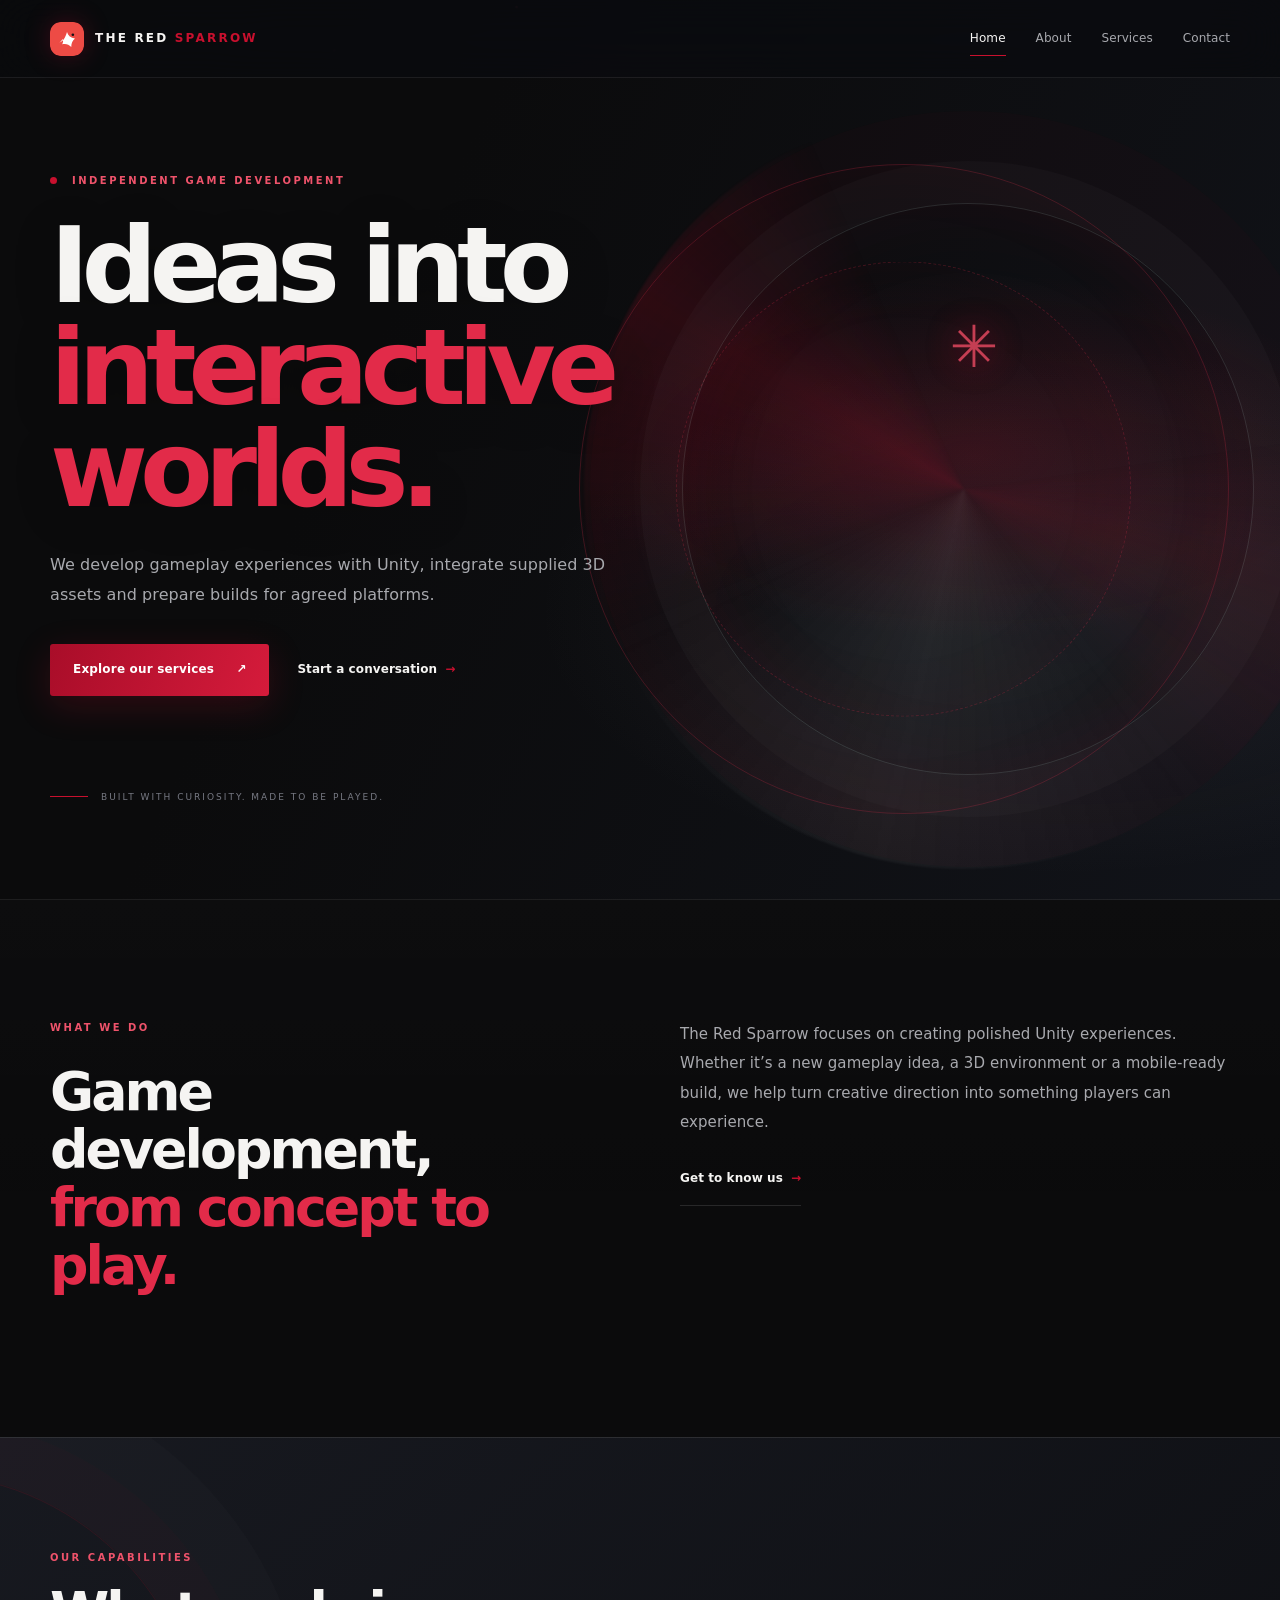
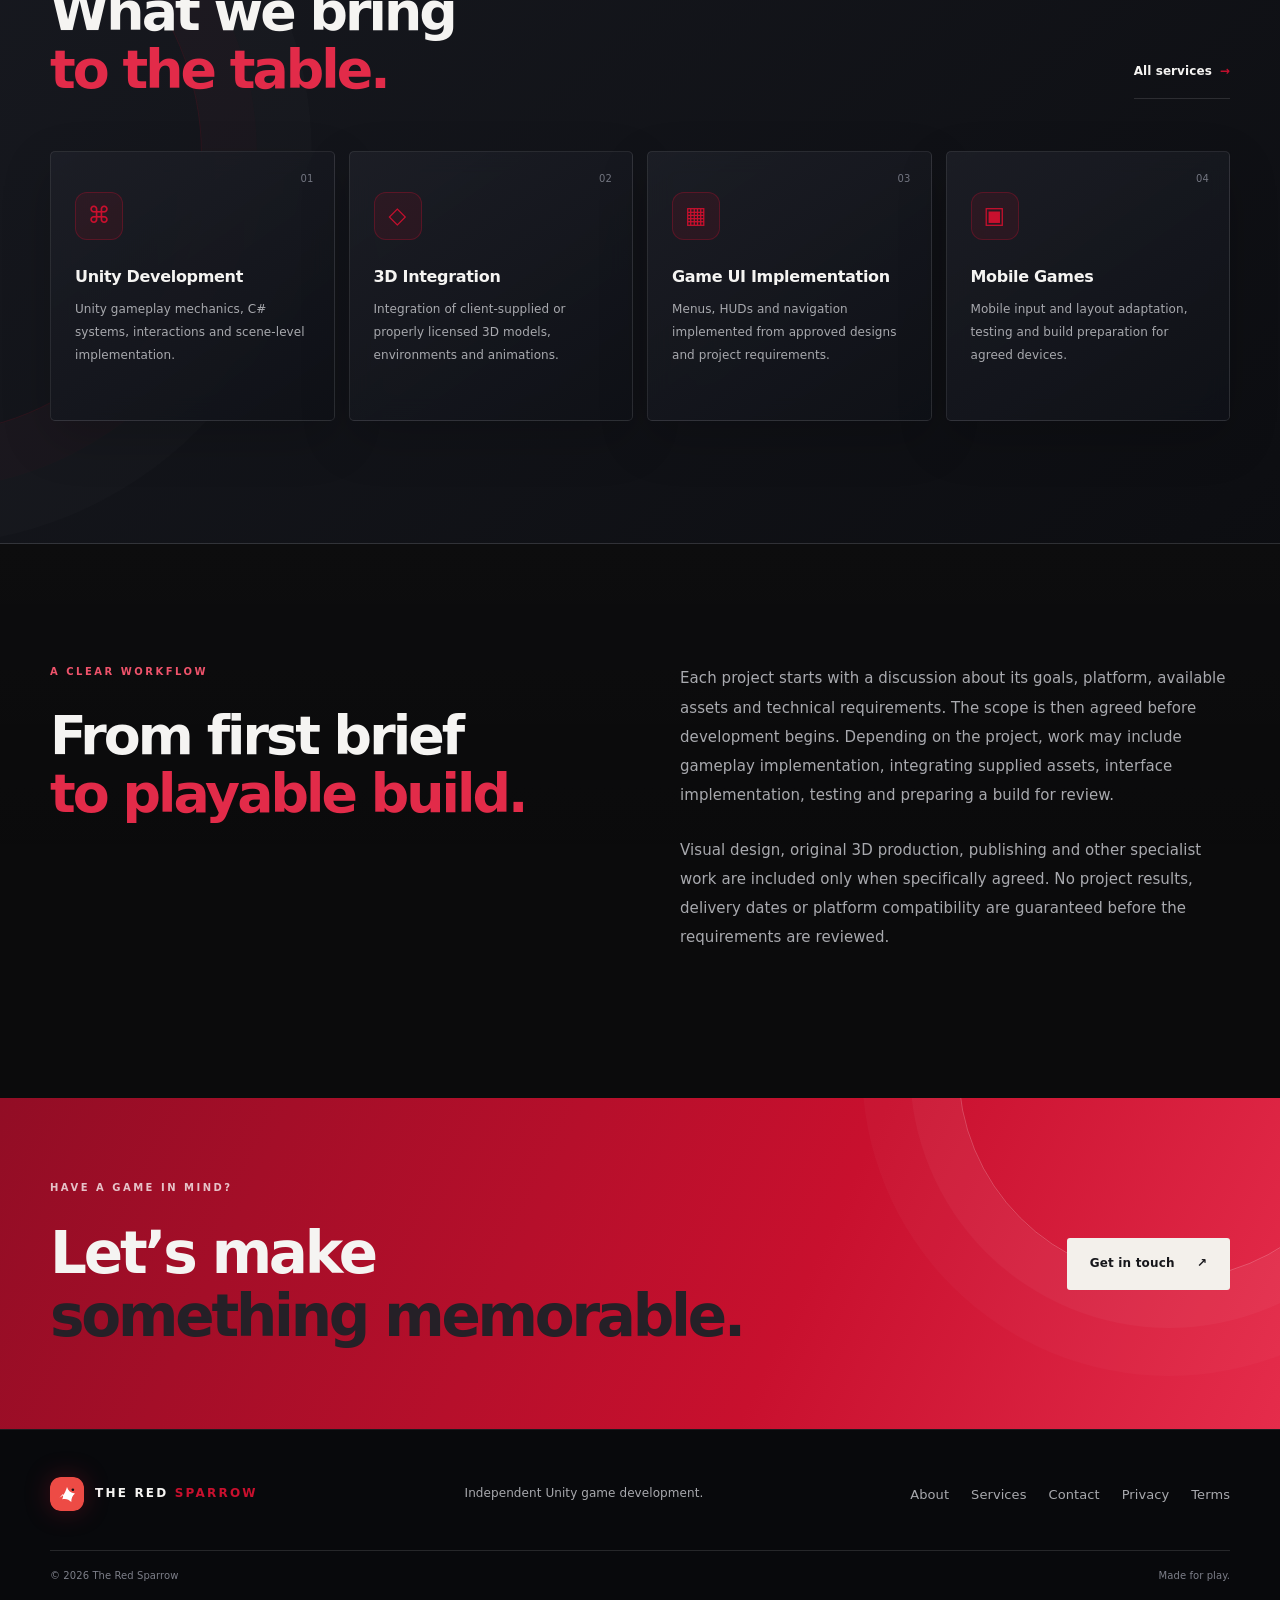
==== commit 7c1ceaff: "Refresh stylesheet cache for mobile header fix" ====
--- a/index.html
+++ b/index.html
@@ -30,7 +30,7 @@
   }
   </script>
   <link rel="icon" href="favicon.svg" type="image/svg+xml">
-  <link rel="stylesheet" href="styles.css?v=20261122-motion1">
+  <link rel="stylesheet" href="styles.css?v=20261122-mobilefix">
 </head>
 <body>
   <a class="skip-link" href="#main">Skip to content</a>
--- a/styles.css
+++ b/styles.css
@@ -308,3 +308,39 @@
   .motion-ready [data-motion=reveal],.motion-ready [data-motion=stagger]>*{opacity:1!important;transform:none!important;transition:none!important}
   .motion-canvas{display:none}
 }
+
+
+/* Mobile header height fix — keep navigation in normal document flow */
+@media(max-width:800px){
+  .site-header{
+    height:auto!important;
+    min-height:0;
+    position:sticky;
+    top:0;
+  }
+  .site-header .nav-wrap{
+    height:auto;
+    min-height:0;
+    padding:17px 0;
+    align-items:flex-start;
+    flex-direction:column;
+    gap:14px;
+  }
+  .site-header nav{
+    position:static;
+    display:flex;
+    width:100%;
+    min-height:24px;
+    align-items:center;
+    justify-content:space-between;
+    gap:12px;
+    margin:0;
+  }
+  .site-header nav a{
+    display:inline-flex;
+    align-items:center;
+    min-height:24px;
+    line-height:1.4;
+    white-space:nowrap;
+  }
+}
